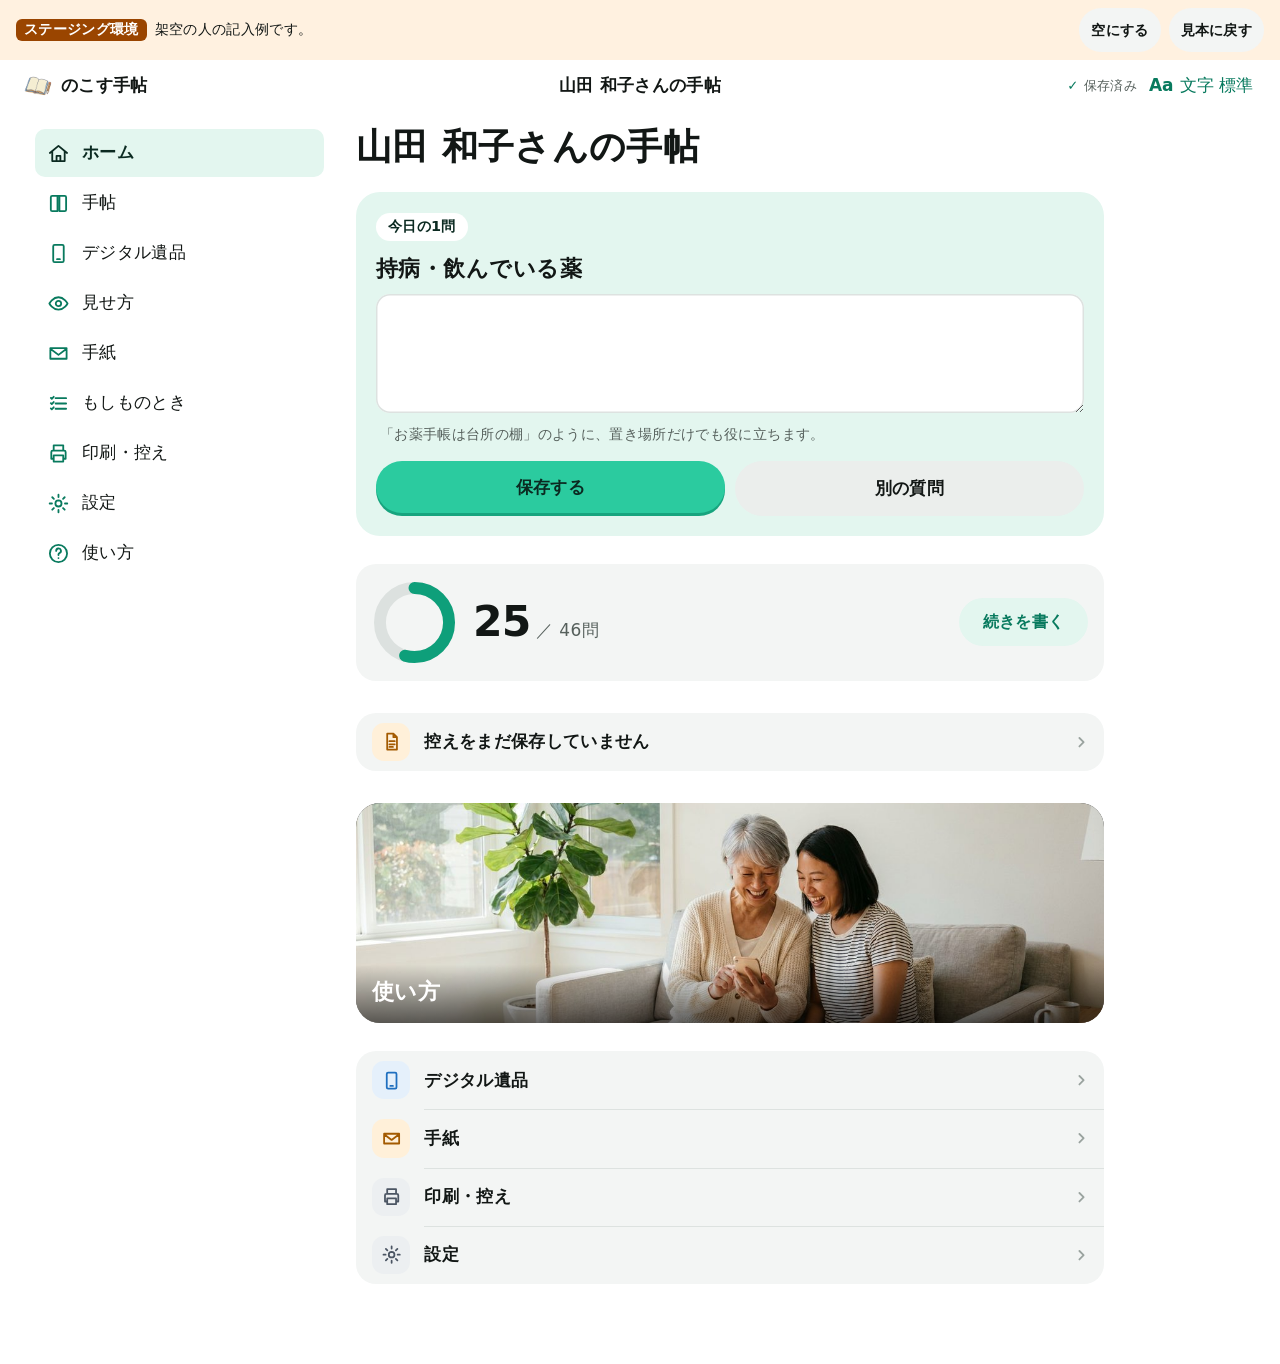
==== index.html @ ebb741a1 "Deploy v5.1" ====
<!doctype html>
<html lang="ja" data-font="standard">
<head>
  <meta charset="utf-8">
  <meta name="viewport" content="width=device-width, initial-scale=1, viewport-fit=cover">
  <meta name="description" content="1日1問から書ける終活ノート。無料・登録なし。書いた内容はどこにも送られません。">
  <meta name="theme-color" content="#ffffff">
  <meta name="color-scheme" content="light">
  <title>のこす手帖｜答えるだけの終活ノート</title>
  <meta property="og:type" content="website">
  <meta property="og:site_name" content="のこす手帖">
  <meta property="og:title" content="のこす手帖｜答えるだけの終活ノート">
  <meta property="og:description" content="1日1問。無料・登録なし。書いた内容はどこにも送られません。">
  <meta property="og:url" content="https://yutaro061489.github.io/nokosu-techo/">
  <meta property="og:image" content="https://yutaro061489.github.io/nokosu-techo/img/ogp.png">
  <meta property="og:image:width" content="1200">
  <meta property="og:image:height" content="630">
  <meta property="og:image:alt" content="のこす手帖　聞きにくいことは、手帖が聞く。">
  <meta property="og:locale" content="ja_JP">
  <meta name="twitter:card" content="summary_large_image">
  <link rel="icon" href="data:image/svg+xml,%3Csvg xmlns='http://www.w3.org/2000/svg' viewBox='0 0 32 32'%3E%3Crect width='32' height='32' rx='8' fill='%2324344f'/%3E%3Ctext x='16' y='23' font-size='19' text-anchor='middle' fill='%23ffffff' font-family='serif'%3E%E5%B8%96%3C/text%3E%3C/svg%3E">
  <meta name="mobile-web-app-capable" content="yes">
  <meta name="apple-mobile-web-app-capable" content="yes">
  <meta name="apple-mobile-web-app-title" content="のこす手帖">
  <meta name="apple-mobile-web-app-status-bar-style" content="default">
  <link rel="stylesheet" href="css/style.css">
</head>
<body>
  <div id="demo-mode" hidden></div>
  <div class="stage-bar" id="stage-bar" role="note" hidden></div>
  <a class="skip-link" href="#main">本文へ移動</a>

  <header class="appbar" id="appbar">
    <div class="appbar-inner">
      <div class="appbar-left">
        <a class="nav-back" id="nav-back" href="#/home" hidden><span class="nav-back-icon" aria-hidden="true"></span><span class="nav-back-text"></span></a>
        <a class="brand" href="#/home" aria-label="のこす手帖 ホームへ">
          <img class="brand-mark" src="img/ill-note.png" alt="" width="320" height="320">
          <span class="brand-name">のこす手帖</span>
        </a>
      </div>
      <p class="appbar-title" id="appbar-title" aria-hidden="true"></p>
      <div class="appbar-tools">
        <p class="save-status" id="save-status" role="status" aria-live="polite"></p>
        <button type="button" class="tool-btn" id="font-toggle">
          <span class="tool-btn-glyph" aria-hidden="true">Aa</span>
          <span class="tool-btn-text"><span class="tool-btn-word">文字 </span><span class="font-toggle-value">標準</span></span>
        </button>
      </div>
    </div>
  </header>

  <div class="storage-banner" id="storage-banner" role="alert" hidden></div>

  <div class="shell">
    <nav class="sidenav" id="sidenav" aria-label="メニュー">
      <ul class="nav-list" id="nav-list"></ul>
    </nav>
    <main id="main" class="main" tabindex="-1">
      <noscript><p>のこす手帖を使うには、JavaScript を有効にしてください。</p></noscript>
    </main>
  </div>


  <!-- スマホ幅：画面下のタブバー。最後の「メニュー」で全項目のメニューを開く -->
  <nav class="tabbar" id="tabbar" aria-label="よく使う画面">
    <div class="tab-links" id="tab-links"></div>
    <button type="button" class="tab menu-toggle" id="menu-toggle" aria-expanded="false" aria-controls="sidenav">
      <span class="tab-icon menu-icon-slot" aria-hidden="true"></span>
      <span class="tab-label menu-toggle-label">メニュー</span>
    </button>
  </nav>

  <div id="live-region" class="visually-hidden" aria-live="polite"></div>
  <div id="print-root"></div>

  <script type="module" src="js/main.js"></script>
</body>
</html>
---- css/style.css ----
/* ──────────────────────────────────────────
   のこす手帖  スタイル（v3：iOS 純正アプリ風）
   参考：Apple Human Interface Guidelines（docs/reference/apple-hig.md）
   ・文字は端末のシステムフォント（iPhone・Mac では SF と ヒラギノ角ゴシック）。SF は埋め込まない。
   ・本文 17px（iOS の既定）。文字の大きさ「大」「特大」は html[data-font] で 21px / 24px に。
     寸法を rem で持つので、文字に合わせて行やボタンも大きくなる。
   ・背景はグループ化した一覧の灰色、その上に白い角丸の一覧。アクセントは青 1 色。
   ・端末がダークモードでも、いつも明るい表示（白）にする。
   ────────────────────────────────────────── */

/* v5：白とミント（docs/design-v5.md §3）。地は真っ白、面はごく淡い灰、色はミント 1 色 */
:root {
  --font-ui: -apple-system, BlinkMacSystemFont, "Hiragino Sans", "Hiragino Kaku Gothic ProN", system-ui,
             "Segoe UI", "Yu Gothic UI", Meiryo, Roboto, "Noto Sans JP", sans-serif;

  /* 背景・面（灰はわずかにミント寄り） */
  --bg: #ffffff;              /* 画面の地 */
  --cell: #f3f5f4;            /* まとまり・カードの面 */
  --cell-2: #ffffff;          /* 面の中の入力欄・選択肢（面より一段明るく） */
  --cell-hero: #e3f6ef;       /* 今日の1問カード */
  --bar: #ffffff;             /* 上のバー・タブバー（透けない） */
  --press: #e6eae8;
  --fill: #ebeeec;
  --fill-strong: #dce1df;
  --dim: rgba(10, 20, 16, 0.40);

  /* 文字 */
  --label: #121715;
  --label-2: #56605c;         /* 白地 6.5:1、面 6.0:1 */
  --label-3: #6b7571;         /* 入力例（白い入力欄の中だけ） */
  --sep: #dde2e0;
  --sep-opaque: #dde2e0;
  --chevron: #9aa39f;
  --control-border: #7d8783;  /* 未チェックの丸。白地 3.7:1 */

  /* アクセント：ミントを「塗り」と「文字」に分ける。明るいミントに白い文字は載せない */
  --tint: #0e9f7a;            /* 輪・アイコン・線（図形） */
  --tint-text: #087a5e;       /* リンク・文字のボタン。白地 5.3:1 */
  --btn-fill: #2bcb9f;        /* 主ボタンの塗り。文字は --on-tint */
  --btn-fill-hover: #3bd3a8;
  --btn-lip: #17a47e;         /* 主ボタンの下縁 */
  --on-tint: #0b2a21;         /* ミントの上の文字・✓。7.4:1 */
  --tint-wash: #e3f6ef;
  --tab-text: #545e5a;
  --focus: #087a5e;

  /* 状態色（「済み」の緑はミントにそろえる） */
  --red: #e5484d;    --red-text: #c4162a;    --red-wash: #fdecec;
  --orange: #f59e0b; --orange-text: #9a4500; --orange-wash: #fff1e0;
  --green: var(--tint); --green-text: var(--tint-text); --green-wash: var(--tint-wash);
  --danger-fill: #c4162a;

  /* アイコン：淡い面＋濃い線 */
  --tile-blue: #1f6fbf;   --tile-blue-wash: #e5f0fb;
  --tile-indigo: #4450b8; --tile-indigo-wash: #eceefb;
  --tile-green: #087a5e;  --tile-green-wash: #e3f6ef;
  --tile-orange: #a35a00; --tile-orange-wash: #fff0d9;
  --tile-red: #be123c;    --tile-red-wash: #fde7ec;
  --tile-gray: #4b5563;   --tile-gray-wash: #eceff1;
  --tile-teal: #0f7c8c;   --tile-teal-wash: #e2f4f6;
  --tile-brown: #8a5a2b;  --tile-brown-wash: #f5ece2;
  --tile-pink: #c02662;   --tile-pink-wash: #fce7ef;

  /* 形 */
  --r-group: 20px;
  --r-hero: 24px;
  --r-btn: 999px;
  --r-field: 14px;
  --r-tile: 0.7rem;
  --shadow-float: 0 1px 3px rgba(10, 30, 22, 0.08), 0 12px 32px rgba(10, 30, 22, 0.14);
  --shadow-thumb: 0 1px 2px rgba(10, 30, 22, 0.12), 0 0 0 0.5px rgba(10, 30, 22, 0.06);
  --measure: 44rem;
  --tab-h: 64px;

  /* 動き（§6.1）。はずみは大きな面で 2.8%、小さな ✓ だけ 9.5% */
  --dur-press: 90ms; --dur-1: 120ms; --dur-2: 200ms; --dur-3: 280ms; --dur-4: 420ms;
  --dur-ring: 900ms; --dur-photo: 4800ms;
  --ease-out: cubic-bezier(0.2, 0, 0, 1);
  --ease-decel: cubic-bezier(0.05, 0.7, 0.1, 1);
  --ease-in: cubic-bezier(0.3, 0, 1, 1);
  --ease-spring: linear(0, 0.083, 0.262, 0.462, 0.643, 0.787, 0.891, 0.96, 1.001, 1.021, 1.028, 1.027,
                        1.023, 1.017, 1.012, 1.007, 1.004, 1.002, 1, 1, 0.999, 0.999, 0.999, 0.999, 1);
  --ease-pop: linear(0, 0.077, 0.253, 0.464, 0.666, 0.834, 0.958, 1.038, 1.081, 1.095, 1.09, 1.074, 1.054,
                     1.035, 1.018, 1.006, 0.997, 0.993, 0.991, 0.991, 0.993, 0.995, 0.996, 0.998, 0.999, 1, 1.001, 1.001, 1);
  --move-page: 24px; --move-rise: 12px; --scale-press: 0.97;
  color-scheme: light;
}
@supports not (transition-timing-function: linear(0, 1)) {
  :root { --ease-spring: var(--ease-out); --ease-pop: var(--ease-out); }
}

/* 「コントラストを上げる」設定のとき */
@media (prefers-contrast: more) {
  :root { --label-2: #3f4844; --tint-text: #06604a; --focus: #06604a; --sep: #b9c1bd; --control-border: #5b6461; }
}

html { font-size: 17px; -webkit-text-size-adjust: 100%; background: var(--bg); }
html[data-font="large"] { font-size: 21px; }
html[data-font="xlarge"] { font-size: 24px; }

*, *::before, *::after { box-sizing: border-box; }
[hidden] { display: none !important; }

body {
  margin: 0;
  min-height: 100vh;
  background: var(--bg);
  color: var(--label);
  font-family: var(--font-ui);
  font-size: 1rem;
  line-height: 1.5;            /* 和文は iOS の 22/17 より広げる */
  -webkit-font-smoothing: antialiased;
  overflow-wrap: anywhere;
}

h1, h2, h3, h4, .q-title, .choice-label, .list-row-title, .notice-text { word-break: auto-phrase; }
.nowrap-chunk { display: inline-block; max-width: 100%; }
h1, h2, h3, h4 { margin: 0; font-weight: 600; line-height: 1.3; }
p { margin: 0; }
a { color: var(--tint-text); text-decoration: none; }
a:hover { text-decoration: underline; text-underline-offset: 0.2em; }
ul, ol { margin: 0; padding: 0; }
fieldset { border: 0; margin: 0; padding: 0; min-width: 0; }
legend { padding: 0; }
button, input, select, textarea { font: inherit; color: inherit; }

:focus-visible { outline: 3px solid var(--tint); outline-offset: 2px; border-radius: 6px; }
h1:focus, h1:focus-visible, main:focus { outline: none; }

.visually-hidden {
  position: absolute !important; width: 1px; height: 1px; padding: 0; margin: -1px;
  overflow: hidden; clip: rect(0 0 0 0); white-space: nowrap; border: 0;
}
.skip-link {
  position: absolute; left: 16px; top: -4rem; z-index: 100;
  background: var(--tint); color: #fff; padding: 0.6rem 1rem; border-radius: var(--r-btn);
}
.skip-link:focus { top: calc(env(safe-area-inset-top, 0px) + 8px); color: #fff; }

.icon { width: 1.3em; height: 1.3em; flex: none; fill: none; stroke: currentColor; stroke-width: 1.9; stroke-linecap: round; stroke-linejoin: round; }

/* ── ナビゲーションバー ─────────────────────────
   左に戻る（‹ 前の画面名）、中央は大きなタイトルが隠れたら小さく出る、右に文字の大きさ。
   文字を「特大」にしても場所を取りすぎないよう、バーの文字は 19px までにする（--ab） */
.appbar {
  --ab: min(1rem, 19px);
  position: sticky; top: env(safe-area-inset-top, 0px); z-index: 30;
  background: var(--bar);
  -webkit-backdrop-filter: saturate(180%) blur(20px);
  backdrop-filter: saturate(180%) blur(20px);
  border-bottom: 0.5px solid transparent;
  transition: border-color 0.2s;
}
.appbar.is-scrolled { border-bottom-color: var(--sep); }
.appbar-inner {
  max-width: 74rem; margin: 0 auto;
  display: grid; grid-template-columns: minmax(0, 1fr) auto minmax(0, 1fr); align-items: center; gap: 8px;
  min-height: 48px; padding: 2px 12px;
}
.appbar-left { display: flex; align-items: center; min-width: 0; }
.appbar-title {
  font-size: var(--ab); font-weight: 600; text-align: center;
  max-width: min(30vw, 22rem); white-space: nowrap; overflow: hidden; text-overflow: ellipsis;
  opacity: 0; transition: opacity 0.2s;
}
.appbar.is-scrolled .appbar-title { opacity: 1; }
.appbar-tools { display: flex; align-items: center; justify-content: flex-end; gap: 8px; min-width: 0; }

.nav-back {
  display: inline-flex; align-items: center; gap: 2px; min-height: 48px; min-width: 48px; padding-right: 6px;
  color: var(--tint-text); font-size: var(--ab); text-decoration: none; max-width: 100%;
}
.nav-back:hover { text-decoration: none; opacity: 0.7; }
.nav-back-icon .icon { width: 1.45em; height: 1.45em; stroke-width: 2.4; margin-left: -4px; }
.nav-back-text { white-space: nowrap; overflow: hidden; text-overflow: ellipsis; }

.brand { display: inline-flex; align-items: center; gap: 8px; color: var(--label); text-decoration: none; min-height: 48px; }
.brand:hover { text-decoration: none; }
.brand-mark { width: 30px; height: 30px; display: block; }
.brand-name { font-size: var(--ab); font-weight: 600; }
body.has-back .brand { display: none; }

.save-status { font-size: calc(var(--ab) * 0.78); color: var(--label-2); white-space: nowrap; }
.save-status:empty { display: none; }
.save-status[data-state="saved"]::before { content: "✓ "; color: var(--green-text); font-weight: 600; }
.save-status[data-state="error"] { color: var(--red-text); font-weight: 600; }

.tool-btn {
  display: inline-flex; align-items: center; gap: 6px;
  min-height: 48px; padding: 0 4px;
  background: none; border: 0; color: var(--tint-text);
  font-size: var(--ab); cursor: pointer;
}
.tool-btn:hover { opacity: 0.7; }
.tool-btn-glyph { font-weight: 600; letter-spacing: -0.02em; }
.tool-btn-word { display: inline; }

.storage-banner {
  display: flex; flex-wrap: wrap; align-items: center; gap: 8px 12px;
  padding: 10px 16px; background: var(--red-wash);
}
.banner-text { font-weight: 600; color: var(--red-text); max-width: 52rem; }

/* ステージング版の帯 */
.stage-bar {
  display: flex; flex-wrap: wrap; align-items: center; justify-content: space-between; gap: 6px 12px;
  padding: calc(env(safe-area-inset-top, 0px) + 8px) 16px 8px;
  background: var(--orange-wash); font-size: min(0.85rem, 15px); line-height: 1.5;
}
.stage-bar-text { display: flex; flex-wrap: wrap; align-items: center; gap: 2px 8px; }
.stage-bar-label { font-weight: 700; color: #fff; background: var(--orange-text); padding: 0 8px; border-radius: 6px; }
.stage-bar-actions { display: flex; flex-wrap: wrap; gap: 8px; }
.stage-bar-actions .btn { min-height: 44px; font-size: min(0.85rem, 15px); padding-inline: 12px; background: var(--cell); }

/* ── 骨組み ───────────────────────── */
.shell {
  max-width: 74rem; margin: 0 auto;
  display: grid; grid-template-columns: 17rem minmax(0, 1fr); gap: 32px;
  padding: 0 24px;
}
.main { padding: 8px 0 48px; max-width: var(--measure); min-width: 0; }
.main.has-stepbar { padding-bottom: 9rem; }

/* PC：iPad のサイドバー風 */
.sidenav { position: sticky; top: 64px; align-self: start; margin: 16px 0 24px; max-height: calc(100vh - 80px); overflow-y: auto; }
.nav-list { list-style: none; display: grid; gap: 2px; }
.nav-link {
  display: flex; align-items: center; gap: 12px;
  min-height: 48px; padding: 6px 12px;
  color: var(--label); text-decoration: none; border-radius: 10px;
}
.nav-link:hover { background: var(--press); text-decoration: none; }
.nav-link .icon { color: var(--tint); width: 1.35em; height: 1.35em; }
.nav-link[aria-current="page"] { background: var(--tint); color: #fff; font-weight: 600; }
.nav-link[aria-current="page"] .icon { color: #fff; }
.sidenav-legal { margin: 16px 12px 0; font-size: 0.82rem; color: var(--label-2); line-height: 1.5; }

.footer {
  padding: 8px 16px 32px; text-align: center;
  font-size: 0.82rem; color: var(--label-2); display: grid; gap: 2px;
}
body.is-step .footer { padding-bottom: 8rem; }

/* スマホ幅：画面下のタブバー */
.tabbar { display: none; }
.tab-links { display: contents; }

@media (max-width: 959px) {
  .shell { grid-template-columns: minmax(0, 1fr); gap: 0; padding: 0 16px; }
  .main { margin: 0 auto; width: 100%; }
  .brand { display: none; }

  .tabbar {
    position: fixed; left: 0; right: 0; bottom: 0; z-index: 40;
    display: grid; grid-template-columns: repeat(5, minmax(0, 1fr));
    min-height: var(--tab-h);
    padding: 4px 4px env(safe-area-inset-bottom, 0px);
    background: var(--bar);
    -webkit-backdrop-filter: saturate(180%) blur(20px);
    backdrop-filter: saturate(180%) blur(20px);
    border-top: 0.5px solid var(--sep);
  }
  .tab {
    display: flex; flex-direction: column; align-items: center; justify-content: center; gap: 2px;
    min-height: 52px; padding: 2px 0;
    color: var(--tab-text); background: none; border: 0; cursor: pointer; text-decoration: none;
    font-size: clamp(12px, 0.72rem, 16px); font-weight: 600; line-height: 1.2;
  }
  .tab:hover { text-decoration: none; }
  .tab-icon { display: inline-grid; place-items: center; height: 28px; }
  .tab-icon .icon { width: 26px; height: 26px; stroke-width: 1.8; }
  .tab-label { white-space: nowrap; }
  .tab[aria-current="page"], .tab.is-current, .menu-toggle[aria-expanded="true"] { color: var(--tint-text); }
  .tab[aria-current="page"] .icon, .tab.is-current .icon { stroke-width: 2.5; }

  body { padding-bottom: calc(var(--tab-h) + env(safe-area-inset-bottom, 0px)); }
  body.is-step { padding-bottom: 0; }
  body.is-step .tabbar { display: none; }

  /* 「メニュー」で開く一覧：下からのシート */
  .sidenav {
    display: none;
    position: fixed; left: 8px; right: 8px; top: auto;
    bottom: calc(var(--tab-h) + env(safe-area-inset-bottom, 0px) + 8px);
    margin: 0; z-index: 45; padding: 8px;
    max-height: calc(100vh - var(--tab-h) - 6rem);
    background: var(--cell); border-radius: 14px;
    box-shadow: 0 0 0 100vmax var(--dim);
  }
  body.menu-open .sidenav { display: block; }
}
@media (max-width: 600px) {
  .save-status { font-size: 12px; }
  .appbar.is-scrolled .save-status:not([data-state="error"]) { display: none; } /* 小さなタイトルと重ねない */
}

/* ── 見出し：大きなタイトル ───────────────────── */
.page-head { display: grid; gap: 6px; margin: 4px 0 22px; }
.page-title { font-size: 2rem; font-weight: 700; line-height: 1.2; letter-spacing: 0.01em; }
.page-lead { font-size: 0.88rem; color: var(--label-2); line-height: 1.55; max-width: 40em; }
.page-note { font-size: 0.82rem; color: var(--label-2); margin: 0 4px 16px; }
.crumb { display: none; }   /* 戻る先はナビゲーションバーの「‹」に出す */

/* ── グループ（灰色の地に白い角丸のまとまり） ───────────────────── */
.group { margin-bottom: 28px; }
.group-header {
  font-size: 0.82rem; font-weight: 400; color: var(--label-2); line-height: 1.4;
  padding: 0 16px 6px;
}
.group-body { background: var(--cell); border-radius: var(--r-group); overflow: hidden; }
.group-footer { font-size: 0.82rem; color: var(--label-2); padding: 0 16px; margin: -20px 0 28px; }

.section { margin-top: 32px; }
.section-title { font-size: 1.18rem; font-weight: 700; display: flex; align-items: center; gap: 8px; margin: 0 0 6px; }
.section-title .icon { color: var(--tint); }
.section-lead { font-size: 0.88rem; color: var(--label-2); margin: 0 0 12px; }

/* 一覧の行（区切り線は文字の始まりから右端まで） */
.list { list-style: none; --sep-inset: 16px; }
.list:has(.tile-icon) { --sep-inset: calc(16px + 1.75rem + 14px); }
.list > li { position: relative; }
.list > li + li::before {
  content: ""; position: absolute; top: 0; left: var(--sep-inset); right: 0;
  border-top: 0.5px solid var(--sep);
}
.list-row {
  display: flex; align-items: center; gap: 14px;
  min-height: 3rem; padding: 10px 16px;
  color: var(--label); text-decoration: none;
}
.list-row:hover { text-decoration: none; background: var(--press); }
.list-row:active { background: var(--press); }
.list-row-text { display: grid; flex: 1; min-width: 0; }
.list-row-title { font-size: 1rem; }
.list-row-sub { font-size: 0.82rem; color: var(--label-2); line-height: 1.4; }
.list-row-value { color: var(--label-2); font-variant-numeric: tabular-nums; white-space: nowrap; }
.list-row-chevron { color: var(--chevron); display: inline-flex; }
.list-row-chevron .icon { width: 0.85em; height: 0.85em; stroke-width: 3; }

/* 設定アプリ風の色つき角丸アイコン */
.tile-icon {
  width: 1.75rem; height: 1.75rem; flex: none;
  display: inline-grid; place-items: center;
  border-radius: 0.42rem; color: #fff;
}
.tile-icon .icon { width: 1.15rem; height: 1.15rem; stroke-width: 2.1; }
.tile-blue { background: var(--tile-blue); } .tile-indigo { background: var(--tile-indigo); }
.tile-green { background: var(--tile-green); } .tile-orange { background: var(--tile-orange); }
.tile-red { background: var(--tile-red); } .tile-gray { background: var(--tile-gray); }
.tile-teal { background: var(--tile-teal); } .tile-brown { background: var(--tile-brown); }
.tile-pink { background: var(--tile-pink); }

/* ── ボタン（filled / tinted / gray / plain） ───────────────────────── */
.btn {
  display: inline-flex; align-items: center; justify-content: center; gap: 6px;
  min-height: 3rem; padding: 0 1.2rem;
  border: 0; border-radius: var(--r-btn);
  font-size: 1rem; font-weight: 600; line-height: 1.3; text-align: center;
  text-decoration: none; cursor: pointer;
  background: var(--fill); color: var(--tint-text);
  transition: opacity 0.15s, background-color 0.15s;
}
.btn:hover { text-decoration: none; }
.btn:active { opacity: 0.6; }
.btn-primary { background: var(--btn-fill); color: #fff; }
.btn-primary:hover { color: #fff; filter: brightness(1.06); }
.btn-secondary { background: var(--tint-wash); color: var(--tint-text); }
.btn-quiet { background: var(--fill); color: var(--tint-text); }
.btn-small { min-height: 48px; padding: 0 0.9rem; font-size: 0.9rem; }
.btn-danger { background: var(--red); color: #fff; }
.btn-danger-quiet { background: var(--fill); color: var(--red-text); }
.btn:disabled { opacity: 0.4; cursor: not-allowed; }
.btn .icon { width: 1.15em; height: 1.15em; stroke-width: 2.2; }

.stack-actions, .inline-actions { display: flex; flex-wrap: wrap; gap: 10px; margin-top: 20px; }
.stack-actions { flex-direction: column; align-items: stretch; max-width: 28rem; }
.inline-actions { margin-top: 0; }

/* ── 入力欄 ───────────────────────── */
.field { display: grid; gap: 6px; align-content: start; }
.field-label { font-size: 0.88rem; font-weight: 600; }
.field-help { font-size: 0.8rem; color: var(--label-2); }
.field-warn { font-size: 0.85rem; color: var(--red-text); font-weight: 600; }
.field-warn:empty { display: none; }
.field-wide { grid-column: 1 / -1; }
.field-grid { display: grid; grid-template-columns: repeat(auto-fit, minmax(min(100%, 13rem), 1fr)); gap: 14px 16px; }

.input {
  display: block; width: 100%;
  min-height: 48px; padding: 11px 14px;
  background: var(--cell); color: var(--label);
  border: 0; border-radius: var(--r-field);
  box-shadow: inset 0 0 0 0.5px var(--sep);
  font-size: 1rem; line-height: 1.4;
  -webkit-appearance: none; appearance: none;
}
.input::placeholder { color: var(--label-3); }
/* 白い面の中の入力欄は一段沈んだ灰色に。灰色の面の中ではまた白に戻す */
:is(.q, .today, .letter-form, .navi-date, .dgroup-body, .person-card, .empty, .danger-zone) .input { background-color: var(--cell-2); box-shadow: none; }
:is(.row, .ditem, .bulk) .input { background-color: var(--cell); box-shadow: none; }
.input:focus, :is(.q, .today, .letter-form, .navi-date, .dgroup-body, .person-card, .empty, .danger-zone, .row, .ditem, .bulk) .input:focus { outline: none; box-shadow: 0 0 0 2px var(--tint); }
.textarea { min-height: 7rem; resize: vertical; line-height: 1.6; }
select.input {
  cursor: pointer; padding-right: 2.4rem;
  background-image: url("data:image/svg+xml,%3Csvg xmlns='http://www.w3.org/2000/svg' viewBox='0 0 24 24' fill='none' stroke='%238e8e93' stroke-width='2.4' stroke-linecap='round' stroke-linejoin='round'%3E%3Cpath d='M8 9.5l4-4 4 4M8 14.5l4 4 4-4'/%3E%3C/svg%3E");
  background-repeat: no-repeat; background-position: right 12px center; background-size: 1.1rem;
}
.input-compact { width: auto; min-width: 11rem; max-width: 100%; }

/* 選択肢：iOS の一覧。ひとつ選ぶ（ラジオ）は右に ✓、いくつでも選ぶ（チェック）は左の丸に ✓ */
.choices {
  display: grid; background: var(--cell); border-radius: var(--r-group);
  box-shadow: inset 0 0 0 0.5px var(--sep); overflow: hidden;
}
.choice {
  position: relative;
  display: flex; align-items: center; gap: 12px;
  min-height: 3rem; padding: 10px 14px;
  cursor: pointer; line-height: 1.4;
}
.choice + .choice::before { content: ""; position: absolute; top: 0; left: 14px; right: 0; border-top: 0.5px solid var(--sep); }
.choice:hover { background: var(--press); }
.choice input { position: absolute; opacity: 0; width: 1px; height: 1px; margin: 0; }
.choice-label { flex: 1; }
.choice:has(input:focus-visible) { outline: 3px solid var(--tint); outline-offset: -3px; border-radius: 8px; }
.choice:has(input:checked) .choice-label { color: var(--tint-text); font-weight: 600; }
/* ラジオ：選んだ行の右端に ✓ */
.choice:has(input[type="radio"])::after {
  content: ""; width: 1.1rem; height: 1.1rem; flex: none;
}
.choice:has(input[type="radio"]:checked)::after {
  background: var(--tint);
  -webkit-mask: url("data:image/svg+xml,%3Csvg xmlns='http://www.w3.org/2000/svg' viewBox='0 0 24 24' fill='none' stroke='black' stroke-width='3' stroke-linecap='round' stroke-linejoin='round'%3E%3Cpath d='M4.5 12.5l5 5L19.5 6.5'/%3E%3C/svg%3E") center / contain no-repeat;
          mask: url("data:image/svg+xml,%3Csvg xmlns='http://www.w3.org/2000/svg' viewBox='0 0 24 24' fill='none' stroke='black' stroke-width='3' stroke-linecap='round' stroke-linejoin='round'%3E%3Cpath d='M4.5 12.5l5 5L19.5 6.5'/%3E%3C/svg%3E") center / contain no-repeat;
}
/* チェック：左に丸。選ぶと青い丸に白い ✓ */
.choice:has(input[type="checkbox"])::after {
  content: ""; order: -1; width: 1.4rem; height: 1.4rem; flex: none; border-radius: 50%;
  box-shadow: inset 0 0 0 2px var(--chevron);
}
.choice:has(input[type="checkbox"]:checked)::after {
  box-shadow: none;
  background: var(--tint) url("data:image/svg+xml,%3Csvg xmlns='http://www.w3.org/2000/svg' viewBox='0 0 24 24' fill='none' stroke='white' stroke-width='3' stroke-linecap='round' stroke-linejoin='round'%3E%3Cpath d='M6.5 12.5l3.5 3.5 7.5-8'/%3E%3C/svg%3E") center / 72% no-repeat;
}
.choice:has(input:disabled) { opacity: 0.4; cursor: not-allowed; }
.choices-inline { display: grid; }

/* ── 設問 ───────────────────────── */
.q-list { display: grid; gap: 20px; }
.q { display: grid; gap: 10px; }
.q-mode-list, .main > .q-mode-step {
  background: var(--cell); border-radius: var(--r-group); padding: 16px;
}
.q-meta { display: flex; }
.q-fieldset { display: grid; gap: 10px; }
.q-legend { margin-bottom: 10px; }
.q-title { display: block; font-size: 1.06rem; font-weight: 600; line-height: 1.45; }
label.q-title { cursor: pointer; }
.q-hint { font-size: 0.82rem; color: var(--label-2); line-height: 1.6; }
.q-hint-label { display: block; font-weight: 600; color: var(--tint-text); font-size: 0.82rem; }
.q-fieldset > .q-hint { margin-top: -4px; }
.q-note { font-size: 0.85rem; color: var(--label-2); display: flex; flex-wrap: wrap; gap: 4px 10px; align-items: center; }
.q-note a { display: inline-flex; align-items: center; min-height: 44px; font-weight: 600; }
.q-foot { display: flex; justify-content: flex-end; }
.q-clear { justify-self: start; }

/* 繰り返し行 */
.rows { list-style: none; display: grid; gap: 12px; }
.row { background: var(--cell-2); border-radius: var(--r-field); padding: 12px 14px 14px; }
.row-head { display: flex; align-items: center; justify-content: space-between; gap: 10px; margin-bottom: 8px; }
.row-title { font-size: 0.94rem; font-weight: 600; }
.rows-empty { color: var(--label-2); font-size: 0.88rem; padding: 12px 14px; background: var(--cell-2); border-radius: var(--r-field); }
.rows-add { justify-self: start; }

/* しるし（カプセル） */
.tag {
  display: inline-flex; align-items: center; gap: 2px;
  font-size: 0.76rem; font-weight: 600; line-height: 1.5;
  padding: 1px 8px; border-radius: 999px; white-space: nowrap;
  background: var(--fill); color: var(--label-2);
}
.tag-done { color: var(--green-text); background: var(--green-wash); }
.tag-done::before { content: "✓"; }
.tag-later, .tag-soon { color: var(--orange-text); background: var(--orange-wash); }
.tag-overdue { color: #fff; background: #d70015; }
.tag-overdue::before { content: "！"; }
.tag-source { color: var(--tint-text); background: var(--tint-wash); }

/* お知らせ：色を薄く敷いた角丸の面と、色つきの太字の見出し */
.notice {
  display: grid; gap: 4px; justify-items: start;
  padding: 12px 14px; margin: 0 0 20px;
  background: var(--tint-wash); border-radius: var(--r-group);
  font-size: 0.88rem;
}
.notice-label { font-weight: 700; font-size: 0.82rem; color: var(--tint-text); }
.notice > .notice-text { justify-self: stretch; }
.notice > .btn { margin-top: 4px; }
.notice-warn { background: var(--red-wash); }
.notice-warn .notice-label { color: var(--red-text); }
.notice-important { background: var(--orange-wash); }
.notice-important .notice-label { color: var(--orange-text); }
.warnings { background: var(--cell); border-radius: var(--r-group); overflow: hidden; margin-bottom: 20px; }
.warnings .notice { margin: 0; background: transparent; border-radius: 0; padding: 12px 16px; position: relative; }
.warnings .notice + .notice::before { content: ""; position: absolute; top: 0; left: 16px; right: 0; border-top: 0.5px solid var(--sep); }
.form-error { color: var(--red-text); font-weight: 600; }
.ok-line { color: var(--green-text); font-weight: 600; margin: 10px 0; }
.ok-line::before { content: "✓ "; }
.plain-list { padding-left: 1.2em; display: grid; gap: 6px; margin-bottom: 12px; font-size: 0.94rem; }

/* 細いバー */
.bar { display: block; height: 4px; border-radius: 999px; background: var(--fill-strong); overflow: hidden; }
.bar-fill { display: block; height: 100%; border-radius: inherit; background: var(--tint); }

/* ── ホーム ───────────────────────── */
.progress-card { display: flex; flex-wrap: wrap; align-items: center; gap: 12px 16px; padding: 16px; }
.progress-ring { width: 3.8rem; height: 3.8rem; flex: none; }
.ring { width: 100%; height: 100%; transform: rotate(-90deg); }
.ring-track { fill: none; stroke: var(--tint-wash); stroke-width: 8; }
.ring-fill { fill: none; stroke: var(--tint); stroke-width: 8; stroke-linecap: round; }
.progress-text { flex: 1; min-width: 10rem; display: grid; gap: 2px; }
.progress-num { font-size: 1rem; color: var(--label-2); font-variant-numeric: tabular-nums; }
.progress-num strong { font-size: 1.8rem; font-weight: 700; color: var(--label); line-height: 1.1; }
.progress-sub { font-size: 0.8rem; color: var(--label-2); }

.today { background: var(--cell); border-radius: var(--r-group); padding: 16px; margin-bottom: 28px; }
.today-label { display: flex; flex-wrap: wrap; align-items: baseline; gap: 2px 10px; font-size: 1.18rem; font-weight: 700; }
.today-cat { font-size: 0.82rem; font-weight: 400; color: var(--label-2); }
.today .q { padding-top: 12px; }
.today .q-meta { display: none; }
.today-actions { display: flex; flex-wrap: wrap; gap: 10px; margin-top: 16px; }
.today-done { margin: 10px 0 14px; }

/* App Store の「Today」風の写真カード */
.feature-card {
  position: relative; display: block; overflow: hidden; margin-bottom: 28px;
  border-radius: 16px; color: #fff; text-decoration: none; aspect-ratio: 16 / 8; max-width: 100%;
  background: #222;
}
.feature-card:hover { text-decoration: none; color: #fff; }
.feature-card-img { width: 100%; height: 100%; object-fit: cover; object-position: 60% 40%; display: block; }
.feature-card-text {
  position: absolute; left: 0; right: 0; bottom: 0; display: grid; gap: 2px;
  padding: 2.4rem 16px 14px;
  background: linear-gradient(180deg, rgba(0, 0, 0, 0) 0%, rgba(0, 0, 0, 0.62) 75%);
}
.feature-card-eyebrow { font-size: 0.82rem; font-weight: 600; opacity: 0.92; }
.feature-card-title { font-size: 1.3rem; font-weight: 700; }

/* ── 手帖：カテゴリ ───────────────────── */
.cat-progress { font-size: 0.85rem; color: var(--label-2); }
/* 表示の切り替え：セグメントコントロール */
.mode-switch {
  display: grid; grid-auto-flow: column; grid-auto-columns: 1fr; gap: 2px;
  padding: 2px; background: var(--fill); border-radius: 10px; max-width: 24rem;
}
.mode-link {
  display: flex; align-items: center; justify-content: center;
  min-height: 2.6rem; padding: 0 12px; border-radius: 8px;
  font-size: 0.9rem; color: var(--label); text-decoration: none;
}
.mode-link:hover { text-decoration: none; background: var(--fill); }
.mode-link[aria-current="page"] { background: var(--cell); font-weight: 600; box-shadow: 0 1px 3px rgba(0, 0, 0, 0.14), 0 0 0 0.5px rgba(0, 0, 0, 0.04); }

.pager { display: flex; flex-wrap: wrap; justify-content: space-between; gap: 10px; margin-top: 24px; }
.pager-next { margin-left: auto; }

/* 1問ずつ */
.step-head { margin: 4px 0 16px; }
.step-count { display: flex; align-items: center; gap: 8px; font-size: 0.85rem; color: var(--label-2); }
.step-count-num { font-variant-numeric: tabular-nums; margin-left: auto; }
.step-bar { height: 4px; background: var(--fill-strong); border-radius: 999px; margin-top: 6px; overflow: hidden; }
.step-bar-fill { display: block; height: 100%; background: var(--tint); border-radius: inherit; }
.q-mode-step .q-title { font-size: 1.41rem; font-weight: 700; line-height: 1.35; }
.step-note { margin-top: 14px; font-size: 0.8rem; color: var(--label-2); }
.stepbar {
  position: fixed; left: 0; right: 0; bottom: 0; z-index: 25;
  background: var(--bar);
  -webkit-backdrop-filter: saturate(180%) blur(20px);
  backdrop-filter: saturate(180%) blur(20px);
  border-top: 0.5px solid var(--sep);
  padding: 10px 16px calc(10px + env(safe-area-inset-bottom, 0px));
  display: grid; grid-template-columns: 1fr 1fr 1.4fr; gap: 8px;
}
@media (min-width: 960px) {
  .stepbar {
    left: calc(max(0px, (100vw - 74rem) / 2) + 24px + 17rem + 32px - 16px);
    right: auto; width: calc(min(44rem, 100vw - 17rem - 80px) + 32px);
    border-radius: 16px 16px 0 0;
  }
}
.stepbar .btn { width: 100%; padding: 0 6px; white-space: nowrap; }
.step-done { display: grid; gap: 14px; }
.step-summary { list-style: none; background: var(--cell); border-radius: var(--r-group); padding: 4px 16px; }
.step-summary li { display: flex; gap: 10px; align-items: baseline; padding: 10px 0; }
.step-summary li + li { border-top: 0.5px solid var(--sep); }

/* ── デジタル遺品 ───────────────────── */
.dgroups { background: var(--cell); border-radius: var(--r-group); overflow: hidden; }
.dgroup + .dgroup { border-top: 0.5px solid var(--sep); }
.dgroup-summary {
  display: flex; align-items: center; gap: 10px;
  min-height: 3rem; padding: 10px 16px; cursor: pointer; list-style: none;
}
.dgroup-summary:hover { background: var(--press); }
.dgroup-summary::-webkit-details-marker { display: none; }
.dgroup-summary::after {
  content: ""; width: 0.75rem; height: 0.75rem; flex: none; background: var(--chevron);
  -webkit-mask: url("data:image/svg+xml,%3Csvg xmlns='http://www.w3.org/2000/svg' viewBox='0 0 24 24' fill='none' stroke='black' stroke-width='3.4' stroke-linecap='round' stroke-linejoin='round'%3E%3Cpath d='M9 5l7 7-7 7'/%3E%3C/svg%3E") center / contain no-repeat;
          mask: url("data:image/svg+xml,%3Csvg xmlns='http://www.w3.org/2000/svg' viewBox='0 0 24 24' fill='none' stroke='black' stroke-width='3.4' stroke-linecap='round' stroke-linejoin='round'%3E%3Cpath d='M9 5l7 7-7 7'/%3E%3C/svg%3E") center / contain no-repeat;
  transition: transform 0.2s;
}
.dgroup[open] > .dgroup-summary::after { transform: rotate(90deg); }
.dgroup-name { flex: 1; font-size: 1rem; }
.dgroup-count { font-size: 0.88rem; color: var(--label-2); white-space: nowrap; }
.dgroup-body { padding: 4px 16px 16px; display: grid; gap: 14px; }
.dgroup-note { color: var(--label-2); font-size: 0.82rem; }
.ditems { list-style: none; display: grid; gap: 12px; }
.ditem { border-radius: var(--r-field); padding: 12px 14px 14px; background: var(--cell-2); }
.templates { display: grid; gap: 6px; }

.spare-preview { margin: 16px 0; }
.spare-card {
  width: 100%; max-width: 22rem; aspect-ratio: 91 / 55;
  background: #fff; color: #000; border-radius: 14px;
  box-shadow: 0 2px 10px rgba(0, 0, 0, 0.12), 0 0 0 0.5px rgba(0, 0, 0, 0.08);
  padding: 14px 16px; display: grid; grid-template-rows: auto 1fr auto; gap: 6px;
  font-size: 0.8rem; line-height: 1.45;
}
.spare-card-title { font-weight: 700; font-size: 0.98rem; display: flex; align-items: center; gap: 8px; }
.spare-card-seal { display: inline-grid; place-items: center; width: 1.5rem; height: 1.5rem; background: #007aff; color: #fff; border-radius: 6px; font-size: 0.78rem; }
.spare-card-dl { margin: 0; display: grid; gap: 4px; align-content: start; }
.spare-card-dl dt { font-size: 0.85em; color: #6c6c70; }
.spare-card-dl dd { margin: 0; font-weight: 600; }
.spare-card-foot { font-size: 0.8em; color: #6c6c70; text-align: right; }

/* ── 誰に・いつ見せるか ───────────────────── */
.stage-legend { display: grid; gap: 10px; margin: 10px 0 12px; }
.stage-legend > div { display: grid; grid-template-columns: minmax(7rem, 12rem) minmax(0, 1fr); gap: 10px; }
.stage-legend dt { font-weight: 600; }
.stage-legend dd { margin: 0; color: var(--label-2); font-size: 0.9rem; }
@media (max-width: 600px) { .stage-legend > div { grid-template-columns: 1fr; gap: 0; } }
.explain { background: var(--cell); border-radius: var(--r-group); padding: 0 16px; margin-bottom: 8px; }
.explain[open] { padding-bottom: 14px; }
.explain-summary { min-height: 3rem; display: flex; align-items: center; cursor: pointer; color: var(--tint-text); list-style: none; }
.explain-summary::-webkit-details-marker { display: none; }

.person-cards { display: grid; gap: 20px; }
.person-card { background: var(--cell); border-radius: var(--r-group); overflow: hidden; }
.person-head {
  display: flex; flex-wrap: wrap; align-items: baseline; justify-content: space-between; gap: 4px 12px;
  padding: 14px 16px 10px;
}
.person-name { font-size: 1.18rem; font-weight: 700; }
.person-rel { display: flex; gap: 8px; align-items: center; color: var(--label-2); font-size: 0.88rem; }
.ds-rows { display: grid; }
.ds-row {
  position: relative; display: grid; grid-template-columns: minmax(0, 1fr) auto; align-items: center; gap: 6px 12px;
  min-height: 3rem; padding: 6px 16px;
}
.ds-row::before { content: ""; position: absolute; top: 0; left: 16px; right: 0; border-top: 0.5px solid var(--sep); }
.ds-label { font-size: 1rem; }
.ds-control { display: flex; align-items: center; gap: 8px; flex-wrap: wrap; justify-content: flex-end; }
.ds-control .input-compact { background-color: transparent; color: var(--tint-text); text-align: right; min-width: 0; padding-left: 6px; }
@media (max-width: 600px) {
  .ds-row { grid-template-columns: 1fr; }
  .ds-control { justify-content: space-between; }
  .ds-control .input-compact { text-align: left; padding-left: 0; flex: 1; }
}
.bulk { padding: 12px 16px 16px; display: grid; gap: 8px; background: var(--cell-2); }
.bulk-row { display: flex; flex-wrap: wrap; gap: 8px; align-items: center; }

.preview-controls { display: grid; gap: 14px; margin-bottom: 14px; }
.preview-frame { margin: 14px 0; padding: 12px; background: var(--cell-2); border-radius: var(--r-group); }
.preview-caption { font-size: 0.82rem; color: var(--label-2); margin-bottom: 10px; }
.empty { padding: 16px; background: var(--cell); border-radius: var(--r-group); display: grid; gap: 12px; justify-items: start; }

/* ── 手紙 ───────────────────── */
.letter-list { list-style: none; margin-top: 20px; background: var(--cell); border-radius: var(--r-group); overflow: hidden; }
.letter-list > li + li { border-top: 0.5px solid var(--sep); }
.letter-card { display: grid; gap: 2px; padding: 12px 16px; min-height: 3rem; color: var(--label); text-decoration: none; }
.letter-card:hover { background: var(--press); text-decoration: none; }
.letter-to { font-size: 0.8rem; color: var(--label-2); }
.letter-title { font-size: 1.06rem; font-weight: 600; }
.letter-timing { justify-self: start; margin-top: 4px; font-size: 0.76rem; font-weight: 600; color: var(--tint-text); background: var(--tint-wash); padding: 1px 8px; border-radius: 999px; }
.letter-form { display: grid; gap: 16px; background: var(--cell); border-radius: var(--r-group); padding: 16px; }
.letter-form textarea { min-height: 15rem; line-height: 1.9; }

/* ── もしものとき（リマインダー風の丸いチェック） ───────────────────── */
.navi-date { background: var(--cell); border-radius: var(--r-group); padding: 14px 16px; margin-bottom: 14px; }
.navi-date .input { max-width: 16rem; }
.navi-summary { margin: 8px 4px 0; font-weight: 600; display: flex; flex-wrap: wrap; gap: 2px 12px; font-size: 0.94rem; }
.navi-overdue { color: var(--red-text); }
.navi-group { margin-top: 28px; }
.navi-group-title {
  display: flex; flex-wrap: wrap; align-items: baseline; justify-content: space-between; gap: 2px 12px;
  font-size: 1.18rem; font-weight: 700; margin: 0 4px 8px;
}
.navi-group-due { font-size: 0.82rem; color: var(--label-2); font-weight: 400; }
.tasks { list-style: none; background: var(--cell); border-radius: var(--r-group); overflow: hidden; }
.task { position: relative; display: grid; grid-template-columns: auto minmax(0, 1fr); gap: 12px; padding: 12px 16px; }
.task + .task::before { content: ""; position: absolute; top: 0; left: calc(16px + 1.5rem + 12px); right: 0; border-top: 0.5px solid var(--sep); }
.task-check {
  -webkit-appearance: none; appearance: none; margin: 0.3rem 0 0;
  width: 1.5rem; height: 1.5rem; border-radius: 50%;
  border: 2px solid var(--chevron); background: transparent; cursor: pointer;
}
.task-check:checked {
  border-color: var(--tint);
  background: var(--tint) url("data:image/svg+xml,%3Csvg xmlns='http://www.w3.org/2000/svg' viewBox='0 0 24 24' fill='none' stroke='white' stroke-width='3.2' stroke-linecap='round' stroke-linejoin='round'%3E%3Cpath d='M6.5 12.5l3.5 3.5 7.5-8'/%3E%3C/svg%3E") center / 75% no-repeat;
}
.task-body { display: grid; gap: 4px; min-width: 0; }
.task-title { font-size: 1rem; display: block; min-height: 2rem; padding-top: 0.15rem; cursor: pointer; }
.task-meta:empty { display: none; }
.task-meta { display: flex; flex-wrap: wrap; gap: 4px 8px; align-items: center; font-size: 0.82rem; }
.task-due { font-weight: 600; }
.task-where, .task-detail { font-size: 0.82rem; color: var(--label-2); }
.task-k { font-weight: 600; color: var(--label); }
.task-overdue .task-due { color: var(--red-text); }
.task-done .task-title { text-decoration: line-through; color: var(--label-2); }

/* ── 印刷・設定 ───────────────────── */
.danger-zone { margin-top: 36px; padding: 16px; background: var(--cell); border-radius: var(--r-group); }
.danger-zone .section-title { color: var(--red-text); }
.import-msg { margin-top: 10px; }
.font-choices .choice-label { display: grid; }
.font-choice.font-standard .choice-label strong { font-size: 17px; }
.font-choice.font-large .choice-label strong { font-size: 21px; }
.font-choice.font-xlarge .choice-label strong { font-size: 24px; }
.font-sample { font-size: 0.8rem; color: var(--label-2); font-weight: 400; }

/* ── シート（受け渡しシートの見本と印刷）：紙なので常に白地に黒 ───────────────────── */
.sheet {
  background: #fff; color: #1c1c1e; border-radius: 6px;
  padding: 20px 20px 26px; box-shadow: 0 1px 4px rgba(0, 0, 0, 0.12);
}
.sheet-head { border-bottom: 2px solid #1c1c1e; padding-bottom: 10px; margin-bottom: 10px; display: grid; gap: 4px; }
.sheet-brand { font-size: 0.78rem; color: #0066cc; font-weight: 600; letter-spacing: 0.1em; }
.sheet-title { font-size: 1.35rem; font-weight: 700; color: #1c1c1e; }
.sheet-meta { display: flex; flex-wrap: wrap; gap: 4px 20px; margin: 4px 0 0; font-size: 0.85rem; }
.sheet-meta > div { display: flex; gap: 6px; }
.sheet-meta dt { color: #6c6c70; }
.sheet-meta dd { margin: 0; font-weight: 600; }
.sheet-legal { font-size: 0.8rem; color: #6c6c70; margin-bottom: 6px; }
.sheet-section { margin-top: 16px; }
.sheet-h { font-size: 1rem; font-weight: 700; color: #1c1c1e; padding-bottom: 3px; border-bottom: 1px solid #c6c6c8; margin-bottom: 6px; }
.sheet-h4 { font-size: 0.94rem; color: #1c1c1e; margin: 6px 0 3px; }
.sheet-dl { margin: 0; display: grid; gap: 6px; }
.sheet-item dt { font-weight: 600; font-size: 0.85rem; color: #6c6c70; }
.sheet-item dd { margin: 0 0 0 1em; }
.sheet-empty, .sheet-small { color: #6c6c70; font-size: 0.85rem; }
.sheet-list { padding-left: 1.3em; }
.sheet-letter { margin-top: 10px; padding: 10px 12px; border: 1px solid #c6c6c8; border-radius: 6px; }
.sheet-letter-timing { font-size: 0.8rem; font-weight: 600; color: #0066cc; }
.sheet-letter-body { white-space: pre-wrap; line-height: 1.9; }
.sheet-hidden { margin-top: 16px; padding-top: 10px; border-top: 1px dashed #c6c6c8; }
.sheet-checklist { list-style: none; display: grid; gap: 4px; }
.sheet-checklist li { display: flex; gap: 6px; }
.sheet-box { flex: none; }

/* ── 確認ダイアログ：iOS のアラート ───────────────────── */
.dialog {
  border: 0; border-radius: 14px; padding: 0; overflow: hidden;
  width: min(20rem, calc(100vw - 48px));
  background: var(--cell); color: var(--label); text-align: center;
  box-shadow: 0 10px 40px rgba(0, 0, 0, 0.25);
}
.dialog::backdrop { background: var(--dim); }
.dialog > :not(.dialog-actions) { margin-left: 16px; margin-right: 16px; }
.dialog-title { font-size: 1.06rem; font-weight: 600; margin-top: 20px; margin-bottom: 4px; }
.dialog p { font-size: 0.82rem; line-height: 1.5; }
.dialog-details { margin-top: 10px; padding: 8px 12px 8px 1.8em; font-size: 0.78rem; display: grid; gap: 2px; text-align: left; background: var(--cell-2); border-radius: 8px; }
.dialog-actions { display: grid; grid-template-columns: 1fr 1fr; margin-top: 20px; border-top: 0.5px solid var(--sep); }
.dialog-actions .btn {
  min-height: 3rem; border-radius: 0; background: transparent; color: var(--tint-text);
  font-weight: 400; padding: 0 8px;
}
.dialog-actions .btn + .btn { border-left: 0.5px solid var(--sep); }
.dialog-actions .btn-primary, .dialog-actions .btn-danger { font-weight: 600; }
.dialog-actions .btn-danger { color: var(--red-text); }
.dialog-actions .btn:hover { background: var(--press); filter: none; }

/* ── 使い方 ───────────────────────── */
.guide-sec { margin-top: 32px; }
.guide-h2 { font-size: 1.3rem; font-weight: 700; margin: 0 0 12px; }
.guide-photo { width: 100%; height: auto; display: block; border-radius: 16px; }
.guide-merits { display: grid; margin-top: 16px; background: var(--cell); border-radius: var(--r-group); overflow: hidden; }
.guide-merit { display: grid; gap: 4px; padding: 14px 16px; position: relative; }
.guide-merit + .guide-merit::before { content: ""; position: absolute; top: 0; left: 16px; right: 0; border-top: 0.5px solid var(--sep); }
.guide-pill { font-size: 1rem; font-weight: 700; color: var(--label); }
.guide-merit p { font-size: 0.88rem; color: var(--label-2); }
.guide-steps { list-style: none; display: grid; gap: 16px; }
.guide-step {
  display: grid; grid-template-columns: minmax(0, 10rem) minmax(0, 1fr); gap: 16px; align-items: start;
  background: var(--cell); border-radius: var(--r-group); padding: 16px;
}
.guide-shot { margin: 0; }
.guide-shot img { width: 100%; height: auto; display: block; border-radius: 14px; box-shadow: 0 0 0 0.5px var(--sep); }
.guide-step-body { display: grid; gap: 8px; justify-items: start; }
.guide-num {
  display: inline-grid; place-items: center; width: 1.8rem; height: 1.8rem;
  background: var(--tint); color: #fff; font-weight: 700; font-size: 0.94rem; border-radius: 50%;
}
.guide-note { background: var(--orange-wash); padding: 10px 12px; border-radius: 10px; display: grid; gap: 2px; font-size: 0.88rem; }
.guide-note-title { font-weight: 700; color: var(--orange-text); }
.guide-cta { margin-top: 24px; display: flex; justify-content: center; }
.guide-cta .btn { min-width: min(16rem, 100%); }
.guide-faq { background: var(--cell); border-radius: var(--r-group); overflow: hidden; }
.faq + .faq { border-top: 0.5px solid var(--sep); }
.faq-q { cursor: pointer; list-style: none; min-height: 3rem; padding: 12px 2.6rem 12px 16px; position: relative; }
.faq-q::-webkit-details-marker { display: none; }
.faq-q::after {
  content: ""; position: absolute; right: 16px; top: 50%; width: 0.75rem; height: 0.75rem; margin-top: -0.375rem;
  background: var(--chevron);
  -webkit-mask: url("data:image/svg+xml,%3Csvg xmlns='http://www.w3.org/2000/svg' viewBox='0 0 24 24' fill='none' stroke='black' stroke-width='3.4' stroke-linecap='round' stroke-linejoin='round'%3E%3Cpath d='M9 5l7 7-7 7'/%3E%3C/svg%3E") center / contain no-repeat;
          mask: url("data:image/svg+xml,%3Csvg xmlns='http://www.w3.org/2000/svg' viewBox='0 0 24 24' fill='none' stroke='black' stroke-width='3.4' stroke-linecap='round' stroke-linejoin='round'%3E%3Cpath d='M9 5l7 7-7 7'/%3E%3C/svg%3E") center / contain no-repeat;
  transition: transform 0.2s;
}
.faq[open] .faq-q::after { transform: rotate(90deg); }
.faq-a { padding: 0 16px 14px; color: var(--label-2); font-size: 0.9rem; }
@media (max-width: 600px) {
  .guide-step { grid-template-columns: minmax(0, 1fr); }
  .guide-shot { max-width: 14rem; margin: 0 auto; }
  .guide-step-body { order: -1; }
}

/* 共有版（Artifact）では印刷・ファイル保存ができないので、そのボタンを出さない */
.share-mode .needs-print, .share-mode .needs-download { display: none !important; }

/* 1問ずつモードで label を包む h1。見た目は .q-title に任せる */
.q-title-wrap { margin: 0; font: inherit; }

/* ── 動きを減らす設定 ───────────────────── */
/* 動きを減らす設定は、ファイルの最後（v5 のモーション）にまとめる */

/* ── 印刷：白黒でも読めるように ───────────────────── */
#print-root { display: none; }
@media print {
  @page { size: A4; margin: 14mm; }
  html, html[data-font] { font-size: 10.5pt; background: #fff; }
  body { background: #fff; color: #000; padding: 0 !important; }
  .appbar, .sidenav, .footer, .storage-banner, .stage-bar, .skip-link, .stepbar, .tabbar, .dialog, #live-region { display: none !important; }
  body[data-print] .shell { display: none !important; }
  body[data-print] #print-root { display: block; }
  body:not([data-print]) .shell { display: block; padding: 0; }
  body:not([data-print]) .main { max-width: none; padding: 0; }
  body:not([data-print]) button, body:not([data-print]) .btn { display: none !important; }
  .sheet { box-shadow: none; padding: 0; border-radius: 0; color: #000; }
  .sheet-head { border-color: #000; }
  .sheet-item, .sheet-letter, .sheet-checklist li { break-inside: avoid; }
  .sheet-h { break-after: avoid; border-color: #888; }
  .sheet-brand, .sheet-letter-timing, .sheet-meta dt, .sheet-item dt, .sheet-legal, .sheet-small, .sheet-empty { color: #000; }
  .print-cards { display: flex; flex-wrap: wrap; gap: 8mm; }
  body[data-print="card"] .spare-card {
    width: 91mm; height: 55mm; max-width: none; aspect-ratio: auto;
    border: 0.3mm dashed #000; border-radius: 2mm; padding: 4mm 5mm; box-shadow: none;
    font-size: 8.5pt; break-inside: avoid;
  }
  body[data-print="card"] .spare-card-dl dt, body[data-print="card"] .spare-card-foot { color: #000; }
  body[data-print="card"] .spare-card-seal { background: #000; -webkit-print-color-adjust: exact; print-color-adjust: exact; }
}

/* ── 文字を減らす（v3.1）──────────────────
   設問のヒントは答える場所の下に小さく置き、「書き方のヒント」の見出しは読み上げだけに残す */
.q > .q-hint, .q-fieldset > .q-hint { order: 5; margin-top: 0; }
.q-clear { order: 6; }
.q-foot { order: 10; }
.q-hint-label { position: absolute; width: 1px; height: 1px; overflow: hidden; clip: rect(0 0 0 0); white-space: nowrap; }
.q-hint { font-size: 0.82rem; padding: 0 4px; }
/* 手続きの説明は「くわしく」で開く */
.task-more-summary { display: inline-flex; align-items: center; min-height: 44px; color: var(--tint-text); font-size: 0.82rem; cursor: pointer; list-style: none; }
.task-more-summary::-webkit-details-marker { display: none; }
.task-more-summary::after { content: "›"; margin-left: 4px; transition: transform 0.2s; }
.task-more[open] .task-more-summary::after { transform: rotate(90deg); }
/* 「初期値」の印は各行に出さない（はじめの設定は「時期の意味」の説明に書いてある） */
.ds-control .tag { display: none; }

/* 今日の1問：保存したあとの表示 */
.today-msg { font-size: 0.82rem; color: var(--red-text); font-weight: 600; margin-top: 8px; }
.today-msg:empty { display: none; }
.today-saved .today-label { align-items: center; gap: 8px; }
.today-saved .today-label:focus { outline: none; }
.today-saved-mark {
  display: inline-grid; place-items: center; width: 1.6rem; height: 1.6rem; flex: none;
  border-radius: 50%; background: var(--green); color: #fff;
}
.today-saved-mark .icon { width: 1rem; height: 1rem; stroke-width: 3; }
.today-saved-body { margin-top: 12px; padding: 12px 14px; background: var(--cell-2); border-radius: var(--r-field); display: grid; gap: 4px; }
.today-saved-q { font-size: 0.8rem; color: var(--label-2); }
.today-saved-a { font-size: 1rem; white-space: pre-wrap; overflow-wrap: anywhere; }

/* もしものとき（v3.2：すっきり） */
.navi-date { padding: 6px 16px; }
.navi-date-row { display: flex; flex-wrap: wrap; align-items: center; justify-content: space-between; gap: 6px 12px; min-height: 3rem; }
.navi-date-label { font-size: 1rem; }
.navi-date .input { width: auto; max-width: 13rem; }
.navi-summary { display: flex; flex-wrap: wrap; gap: 8px; margin: 4px 0 0; font-weight: 400; }
.navi-summary-empty { color: var(--label-2); font-size: 0.88rem; margin-left: 4px; }
.navi-chip { display: inline-flex; align-items: baseline; gap: 4px; padding: 4px 12px; border-radius: 999px; background: var(--cell); font-size: 0.85rem; color: var(--label-2); }
.navi-chip strong { color: var(--label); font-size: 1rem; font-variant-numeric: tabular-nums; }
.navi-chip.navi-overdue { background: var(--red-wash); color: var(--red-text); }
.navi-chip.navi-overdue strong { color: var(--red-text); }
.task-meta { gap: 4px 8px; }
.task-due { font-weight: 400; color: var(--label-2); }
.task-overdue .task-due { color: var(--red-text); font-weight: 600; }
.task-more p { margin-bottom: 4px; }
.navi-notes { margin: 28px 4px 0; display: grid; gap: 6px; font-size: 0.82rem; color: var(--label-2); line-height: 1.55; }

/* 誰に・いつ見せるか（v3.3：人ごとは「すべてのカテゴリ」1行。カテゴリごとは開いて変える） */
.ds-all .ds-label { font-weight: 600; }
.ds-more { position: relative; }
.ds-more::before { content: ""; position: absolute; top: 0; left: 16px; right: 0; border-top: 0.5px solid var(--sep); }
.ds-more-summary {
  display: flex; align-items: center; justify-content: space-between; gap: 8px;
  min-height: 3rem; padding: 6px 16px; cursor: pointer; list-style: none;
  color: var(--tint-text); font-size: 0.94rem;
}
.ds-more-summary::-webkit-details-marker { display: none; }
.ds-more-summary::after {
  content: ""; width: 0.75rem; height: 0.75rem; flex: none; background: var(--chevron);
  -webkit-mask: url("data:image/svg+xml,%3Csvg xmlns='http://www.w3.org/2000/svg' viewBox='0 0 24 24' fill='none' stroke='black' stroke-width='3.4' stroke-linecap='round' stroke-linejoin='round'%3E%3Cpath d='M9 5l7 7-7 7'/%3E%3C/svg%3E") center / contain no-repeat;
          mask: url("data:image/svg+xml,%3Csvg xmlns='http://www.w3.org/2000/svg' viewBox='0 0 24 24' fill='none' stroke='black' stroke-width='3.4' stroke-linecap='round' stroke-linejoin='round'%3E%3Cpath d='M9 5l7 7-7 7'/%3E%3C/svg%3E") center / contain no-repeat;
  transition: transform 0.2s;
}
.ds-more[open] > .ds-more-summary::after { transform: rotate(90deg); }
.ds-more .ds-rows { background: var(--cell-2); }
.ds-more .ds-row::before { left: 16px; }
.explain .field-help { margin-top: 4px; }
/* 行は「名前 … 設定」を1行に。長い設定のときだけ折り返す（スマホ幅でも） */
.ds-row { display: flex; flex-wrap: wrap; align-items: center; justify-content: space-between; gap: 0 8px; }
.ds-label { flex: 1 1 auto; }
.ds-control { flex: 0 1 auto; justify-content: flex-end; margin-left: auto; }
.ds-control .input-compact { width: auto; flex: none; text-align: right; font-size: 0.94rem; padding-left: 4px; }
@media (max-width: 600px) {
  .ds-row { display: flex; }
  .ds-control { justify-content: flex-end; }
  .ds-control .input-compact { text-align: right; flex: none; }
}
/* 選択欄はいちばん長い選択肢に合わせて広がるので、中身の幅にする（対応ブラウザ）＋幅の上限 */
.ds-row { flex-wrap: nowrap; }
.ds-label { flex: 1 1 0; min-width: 0; }
.ds-control { flex: 0 1 auto; max-width: 64%; min-width: 0; }
.ds-control .input-compact { field-sizing: content; max-width: 100%; min-width: 0; overflow: hidden; text-overflow: ellipsis; white-space: nowrap; }
.ds-more .ds-rows { background: var(--cell); }
/* 見え方を確かめる（人の欄の中） */
.ds-preview .ds-row { background: var(--cell); }
.ds-preview-body { padding: 0 12px 14px; display: grid; gap: 10px; background: var(--cell); }
.ds-preview-body .preview-frame { margin: 0; }
.stage-note { margin: 10px 0 0; line-height: 1.55; }

/* 一覧の各問いには「記入済み」だけを出す（未記入の印は並べない） */
.q-meta .tag-empty { display: none; }
.q-meta:not(:has(.tag:not(.tag-empty))) { display: none; }
/* 印刷・バックアップ：自分用の控え */
.export-own { margin-top: 12px; }
.export-own .ds-label { font-size: 1rem; }

/* 手続きの「くわしく」は文字を出さず、行の右上に開くマーク（⌄）だけを置く */
.task { padding-right: 56px; }
.task-more-summary {
  position: absolute; top: 6px; right: 6px;
  width: 44px; height: 44px; min-height: 0; padding: 0;
  display: grid; place-items: center; border-radius: 50%;
}
.task-more-summary:hover { background: var(--press); }
.task-more-summary::after {
  content: ""; margin: 0; width: 0.9rem; height: 0.9rem; background: var(--label-3);
  -webkit-mask: url("data:image/svg+xml,%3Csvg xmlns='http://www.w3.org/2000/svg' viewBox='0 0 24 24' fill='none' stroke='black' stroke-width='3' stroke-linecap='round' stroke-linejoin='round'%3E%3Cpath d='M5 9l7 7 7-7'/%3E%3C/svg%3E") center / contain no-repeat;
          mask: url("data:image/svg+xml,%3Csvg xmlns='http://www.w3.org/2000/svg' viewBox='0 0 24 24' fill='none' stroke='black' stroke-width='3' stroke-linecap='round' stroke-linejoin='round'%3E%3Cpath d='M5 9l7 7 7-7'/%3E%3C/svg%3E") center / contain no-repeat;
  transition: transform 0.2s;
}
.task-more[open] .task-more-summary::after { transform: rotate(180deg); }
.task-more[open] { padding-top: 2px; }

/* ── v3.3 監査の反映 ───────────────────── */
/* メニューのアイコンを押しても、ボタンを押したことにする（アイコンは差し替わるため） */
.menu-toggle * { pointer-events: none; }
/* キーボードで移動したとき、下のタブバーや「次へ」の帯に隠れない */
html { scroll-padding-bottom: calc(var(--tab-h) + 24px); scroll-padding-top: 64px; }
html:has(body.is-step) { scroll-padding-bottom: 9rem; }
/* もしものとき：チェックは左の広い枠で押せる（44px 以上） */
.task { padding-left: 6px; gap: 4px; }
.task-check-hit { display: grid; place-items: start center; min-width: 48px; min-height: 48px; padding-top: 0.15rem; cursor: pointer; }
.task-check { width: 1.75rem; height: 1.75rem; margin: 0.2rem 0 0; }
.task-title { cursor: default; }
.task + .task::before { left: 54px; }
.navi-read { margin: 0 0 20px; }
/* 手帖を読む */
.read-sheet .sheet { margin: 0 0 16px; }
/* 文字が「特大」や幅の狭い画面では、設定の行を2段に折り返す */
html[data-font="xlarge"] .ds-row, html[data-font="large"] .ds-row { flex-wrap: wrap; }
html[data-font="xlarge"] .ds-label, html[data-font="large"] .ds-label { flex: 1 1 8em; }
html[data-font="xlarge"] .ds-control, html[data-font="large"] .ds-control { max-width: 100%; }
@media (max-width: 360px) {
  .ds-row { flex-wrap: wrap; }
  .ds-label { flex: 1 1 8em; }
  .ds-control { max-width: 100%; }
}

/* 生年月日：年（和暦つき）は1行を全部使い、月・日はその下に2列。選んだ値が切れないように */
.date-era { display: grid; grid-template-columns: repeat(2, minmax(0, 1fr)); gap: 8px; max-width: 26rem; }
.date-era > :first-child { grid-column: 1 / -1; }
.date-era .input { padding-right: 2.2rem; }
/* ごみ箱だけのボタン（行や項目を消す）。「データごと削除する」などの選択肢と見分ける */
.btn-icon { width: 48px; padding: 0; color: var(--label-2); }
.btn-icon .icon { width: 1.25rem; height: 1.25rem; }
/* 切り替えボタン（iOS のセグメント）。見え方の確認で時期を選ぶ */
.seg { display: grid; grid-template-columns: repeat(3, minmax(0, 1fr)); gap: 2px; margin: 4px 12px 12px; padding: 2px; background: var(--fill); border-radius: 10px; }
.seg-btn {
  min-height: 48px; padding: 4px 6px; border: 0; border-radius: 8px; background: transparent;
  color: var(--label); font-size: 0.82rem; line-height: 1.3; cursor: pointer;
}
.seg-btn[aria-pressed="true"] { background: var(--cell); font-weight: 600; box-shadow: 0 1px 3px rgba(0, 0, 0, 0.14), 0 0 0 0.5px rgba(0, 0, 0, 0.04); }

/* 暗証番号のロック画面：後ろの画面は見せない */
body.is-locked > :not(.lock-screen):not(dialog):not(#live-region) { visibility: hidden; }
.lock-screen { position: fixed; inset: 0; z-index: 200; display: grid; place-items: center; padding: 24px 16px; background: var(--bg); }
.lock-box { width: min(22rem, 100%); display: grid; gap: 10px; justify-items: center; text-align: center; }
.lock-mark { width: 5.5rem; height: 5.5rem; }
.lock-title { font-size: 1.41rem; font-weight: 700; margin-bottom: 8px; }
.lock-label { font-weight: 600; }
.lock-input { text-align: center; font-size: 1.41rem; letter-spacing: 0.4em; max-width: 12rem; }
.lock-msg { min-height: 1.5em; color: var(--red-text); font-weight: 600; }
.lock-open { width: 100%; }
.lock-form { display: grid; gap: 12px; margin-top: 12px; }
/* ホーム画面に置く手順 */
.install-steps { padding: 12px 16px 12px 2.2em; display: grid; gap: 6px; }
/* 緊急連絡カード */
.emergency-seal { background: #c00012; }
.export-card { margin-top: 12px; }
.backup-line { color: var(--label-2); font-weight: 400; }

/* ══════════════════════════════════════════
   v5：白とミント、はずんで止まる（docs/design-v5.md）
   v3 の骨組みはそのまま、色・形・動きを上書きする
   ══════════════════════════════════════════ */

/* ── 文字・基本 ── */
body { line-height: 1.6; letter-spacing: 0.02em; }
:focus-visible { outline: 3px solid var(--focus); outline-offset: 2px; }
.skip-link, .skip-link:focus { background: var(--btn-fill); color: var(--on-tint); }
.page-head { margin-bottom: 24px; }
.page-title { font-size: min(2.125rem, 11vw); font-weight: 800; line-height: 1.2; font-feature-settings: "palt"; letter-spacing: 0.01em; }
.section-title, .navi-group-title, .q-mode-step .q-title, .today .q-title, .dialog-title {
  font-size: 1.3rem; font-weight: 700; line-height: 1.4; font-feature-settings: "palt"; letter-spacing: 0.02em;
}
.group { margin-bottom: 32px; }
.group-footer { margin-top: 0; }
.group + .group-footer { margin-top: -24px; margin-bottom: 32px; }
.stage-note { margin-top: 10px; }

/* ── バー：白・透けない ── */
.appbar, .stepbar { background: var(--bar); -webkit-backdrop-filter: none; backdrop-filter: none; }

/* ── 面：影なし、角を大きく ── */
.today, .feature-card, .dialog { border-radius: var(--r-hero); }
.notice { border-radius: 16px; }
.row, .ditem { border-radius: var(--r-field); }

/* ── 入力欄：白、細い線、フォーカスでミントの線 ── */
.input, :is(.q, .today, .letter-form, .navi-date, .dgroup-body, .person-card, .empty, .danger-zone) .input {
  background-color: var(--cell-2); box-shadow: inset 0 0 0 1.5px var(--sep);
}
.input:focus, :is(.q, .today, .letter-form, .navi-date, .dgroup-body, .person-card, .empty, .danger-zone, .row, .ditem, .bulk) .input:focus {
  outline: none; box-shadow: 0 0 0 3px var(--focus);
}
.ds-control .input-compact, .ds-control .input-compact:focus { background-color: transparent; box-shadow: none; }
.ds-control .input-compact:focus-visible { outline: 3px solid var(--focus); }

/* ── ボタン：丸型。主ボタンは明るいミントに濃い文字と下縁 ── */
.btn { min-height: max(52px, 3rem); padding: 0 1.4rem; font-weight: 700; letter-spacing: 0.02em; background: var(--fill); color: var(--label); }
.btn-small { min-height: 48px; font-size: 0.94rem; }
.btn-primary { background: var(--btn-fill); color: var(--on-tint); box-shadow: 0 3px 0 var(--btn-lip); margin-bottom: 3px; }
.btn-primary:hover { background: var(--btn-fill-hover); color: var(--on-tint); filter: none; }
.btn-secondary { background: var(--tint-wash); color: var(--tint-text); box-shadow: none; }
.btn-secondary:hover { background: #d3f0e5; }
.btn-quiet { background: var(--fill); color: var(--label); }
.btn-danger { background: var(--danger-fill); color: #fff; box-shadow: 0 3px 0 #8f0f1f; margin-bottom: 3px; }
.btn-danger-quiet { background: var(--fill); color: var(--red-text); }
.btn-icon { color: var(--label-2); }
.btn:disabled { opacity: 0.45; box-shadow: none; }

/* ── アイコン：淡い面に濃い線 ── */
.tile-icon { width: 2.25rem; height: 2.25rem; border-radius: var(--r-tile); }
.tile-icon .icon { width: 1.25rem; height: 1.25rem; stroke-width: 2; }
.tile-blue { background: var(--tile-blue-wash); color: var(--tile-blue); }
.tile-indigo { background: var(--tile-indigo-wash); color: var(--tile-indigo); }
.tile-green { background: var(--tile-green-wash); color: var(--tile-green); }
.tile-orange { background: var(--tile-orange-wash); color: var(--tile-orange); }
.tile-red { background: var(--tile-red-wash); color: var(--tile-red); }
.tile-gray { background: var(--tile-gray-wash); color: var(--tile-gray); }
.tile-teal { background: var(--tile-teal-wash); color: var(--tile-teal); }
.tile-brown { background: var(--tile-brown-wash); color: var(--tile-brown); }
.tile-pink { background: var(--tile-pink-wash); color: var(--tile-pink); }
.list:has(.tile-icon) { --sep-inset: calc(16px + 2.25rem + 14px); }
.list-row { min-height: 3.25rem; }
.list-row-title { font-weight: 600; }

/* ── メニュー（PC のサイドバー・スマホのシート）とタブバー ── */
.nav-link .icon { color: var(--tint-text); }
.nav-link[aria-current="page"] { background: var(--tint-wash); color: var(--on-tint); font-weight: 700; }
.nav-link[aria-current="page"] .icon { color: var(--on-tint); }
@media (max-width: 959px) {
  .shell { padding: 0 20px; }
  .tabbar { background: var(--bar); -webkit-backdrop-filter: none; backdrop-filter: none; border-top: 0.5px solid var(--sep); }
  .tab { color: var(--tab-text); font-weight: 600; }
  .tab-icon { position: relative; display: grid; place-items: center; width: 56px; height: 32px; }
  .tab-icon::before { content: ""; position: absolute; inset: 0; border-radius: 999px; background: transparent; transition: background-color var(--dur-1) var(--ease-out); }
  .tab-icon .icon { position: relative; }
  .tab[aria-current="page"], .tab.is-current, .menu-toggle[aria-expanded="true"] { color: var(--on-tint); font-weight: 700; }
  .tab[aria-current="page"] .tab-icon::before, .tab.is-current .tab-icon::before, .menu-toggle[aria-expanded="true"] .tab-icon::before { background: var(--tint-wash); }
  .tab:active .tab-icon::before { background: var(--fill); }
  .sidenav { background: var(--cell-2); border-radius: var(--r-hero); box-shadow: var(--shadow-float), 0 0 0 100vmax var(--dim); }
}

/* ── 選択肢：1 つずつ離れたタイル ── */
.choices { gap: 8px; background: none; box-shadow: none; border-radius: 0; overflow: visible; }
.choice { min-height: 3.25rem; padding: 12px 16px; background: var(--cell-2); border-radius: var(--r-field); box-shadow: inset 0 0 0 1.5px var(--sep); }
.choice + .choice::before { content: none; }
.choice:has(input:checked) { background: var(--tint-wash); box-shadow: inset 0 0 0 2px var(--tint); }
.choice:has(input:checked) .choice-label { color: var(--label); font-weight: 700; }
.choice:has(input[type="radio"]:checked)::after { background: var(--tint-text); }
.choice:has(input[type="checkbox"])::after { box-shadow: inset 0 0 0 2px var(--control-border); }
.choice:has(input[type="checkbox"]:checked)::after {
  box-shadow: none;
  background: var(--btn-fill) url("data:image/svg+xml,%3Csvg xmlns='http://www.w3.org/2000/svg' viewBox='0 0 24 24' fill='none' stroke='%230b2a21' stroke-width='3' stroke-linecap='round' stroke-linejoin='round'%3E%3Cpath d='M6.5 12.5l3.5 3.5 7.5-8'/%3E%3C/svg%3E") center / 72% no-repeat;
}

/* ── 切り替え（一覧／1問ずつ、見え方の時期） ── */
.mode-switch, .seg { border-radius: 999px; background: var(--fill); padding: 3px; }
.mode-link, .seg-btn { min-height: 2.75rem; border-radius: 999px; }
.mode-link[aria-current="page"], .seg-btn[aria-pressed="true"] { background: var(--cell-2); box-shadow: var(--shadow-thumb); font-weight: 700; }
.seg-btn { min-height: 48px; }
.step-bar, .bar { height: 6px; background: var(--fill-strong); }

/* ── しるし ── */
.tag { font-size: 0.82rem; font-weight: 700; }
.tag-done { color: var(--tint-text); background: var(--tint-wash); }
.navi-chip { background: var(--cell); }

/* ── ホーム：今日の1問（主役のカード） ── */
.today { background: var(--cell-hero); padding: 20px; box-shadow: none; }
.today-label.today-pill { display: inline-flex; align-items: center; min-height: 28px; padding: 0 12px; border-radius: 999px; background: var(--cell-2); color: var(--on-tint); font-size: 0.85rem; font-weight: 700; }
.today .today-actions .btn-primary { flex: 1 1 10rem; }
.today-saved-mark { width: 2.5rem; height: 2.5rem; background: var(--btn-fill); color: var(--on-tint); }
.today-saved-mark .icon { width: 1.3rem; height: 1.3rem; }
.today-saved .today-label { font-size: 1.3rem; }
.today-saved-body { background: var(--cell-2); }
.today-saved-a { line-height: 1.8; }

/* ── 進み具合の輪：1 本だけ、ミント、数字つき ── */
.progress-ring { width: 5rem; height: 5rem; }
.ring-track { stroke: var(--fill-strong); stroke-width: 9; }
.ring-fill { stroke: var(--tint); stroke-width: 9; stroke-linecap: round; stroke-dasharray: var(--len) var(--len); stroke-dashoffset: var(--off); transition: stroke-dashoffset 600ms var(--ease-out); }
.progress-num { color: var(--label-2); }
.progress-num strong { display: inline-block; font-size: 2.5rem; font-weight: 800; line-height: 1; color: var(--label); font-variant-numeric: tabular-nums; letter-spacing: -0.02em; }

/* ── 写真カード ── */
.feature-card-text { background: linear-gradient(180deg, rgba(0, 0, 0, 0) 35%, rgba(0, 0, 0, 0.6) 100%); }
.feature-card-title { font-size: 1.3rem; font-weight: 800; }
.feature-card-img { transform-origin: 62% 42%; }

/* ── もしものとき：チェック ── */
.task-check { border: 2px solid var(--control-border); background-color: var(--cell-2); }
.task-check:checked {
  border-color: var(--btn-fill);
  background: var(--btn-fill) url("data:image/svg+xml,%3Csvg xmlns='http://www.w3.org/2000/svg' viewBox='0 0 24 24' fill='none' stroke='%230b2a21' stroke-width='3.2' stroke-linecap='round' stroke-linejoin='round'%3E%3Cpath d='M6.5 12.5l3.5 3.5 7.5-8'/%3E%3C/svg%3E") center / 72% no-repeat;
}
.task-done .task-title { color: var(--label-2); text-decoration-color: var(--label-2); }

/* ── 確認ダイアログ：丸いボタンを 2 つ横に ── */
.dialog { width: min(21rem, calc(100vw - 40px)); background: var(--cell-2); box-shadow: var(--shadow-float); padding: 24px 0 20px; }
.dialog > :not(.dialog-actions) { margin-left: 24px; margin-right: 24px; }
.dialog-title { margin-top: 0; }
.dialog p { font-size: 1rem; line-height: 1.6; }
.dialog-actions { display: flex; flex-wrap: wrap-reverse; gap: 8px; margin: 20px 20px 0; border-top: 0; }
.dialog-actions .btn { flex: 1 1 7rem; min-height: 52px; border-radius: 999px; padding: 0 12px; font-weight: 700; }
.dialog-actions .btn + .btn { border-left: 0; }
.dialog-actions .btn-quiet { background: var(--fill); color: var(--label); }
.dialog-actions .btn-primary { background: var(--btn-fill); color: var(--on-tint); }
.dialog-actions .btn-danger { background: var(--danger-fill); color: #fff; }

/* ── そのほか ── */
.guide-num { background: var(--btn-fill); color: var(--on-tint); }
.spare-card-seal { background: var(--tint-text); }
.emergency-seal { background: var(--danger-fill); }

/* ══════════ 動き ══════════ */
/* ② 押したとき：沈んで、離すと小さくはずむ */
.btn { transition: transform 240ms var(--ease-spring), box-shadow 240ms var(--ease-spring), background-color var(--dur-1) var(--ease-out); }
.btn:active { opacity: 1; transform: scale(var(--scale-press)); transition-duration: var(--dur-press); transition-timing-function: var(--ease-out); }
.btn-primary:active { transform: translateY(2px); box-shadow: 0 1px 0 var(--btn-lip); }
.btn-danger:active { transform: translateY(2px); box-shadow: 0 1px 0 #8f0f1f; }
.list-row, .nav-link, .choice { transition: background-color var(--dur-1) var(--ease-out), box-shadow var(--dur-1) var(--ease-out); }

/* ① 画面遷移（View Transitions。上のバーとタブバーは動かさない） */
.appbar { view-transition-name: appbar; }
.tabbar { view-transition-name: tabbar; }
::view-transition-group(appbar), ::view-transition-group(tabbar) { animation: none; }
::view-transition-old(appbar), ::view-transition-old(tabbar) { display: none; }
::view-transition-new(appbar), ::view-transition-new(tabbar) { animation: none; }
html[data-nav="forward"]::view-transition-old(root) { --vt-x: calc(var(--move-page) / -2); animation: vt-out var(--dur-2) var(--ease-in) both; }
html[data-nav="forward"]::view-transition-new(root) { --vt-x: var(--move-page); animation: vt-in var(--dur-3) var(--ease-decel) both; }
html[data-nav="back"]::view-transition-old(root) { --vt-x: calc(var(--move-page) / 2); animation: vt-out var(--dur-2) var(--ease-in) both; }
html[data-nav="back"]::view-transition-new(root) { --vt-x: calc(var(--move-page) * -1); animation: vt-in var(--dur-3) var(--ease-decel) both; }
html[data-nav="tab"]::view-transition-old(root), html[data-nav="tab"]::view-transition-new(root) { animation-duration: var(--dur-2); }
html[data-nav="fade"]::view-transition-old(root), html[data-nav="fade"]::view-transition-new(root) { animation-duration: 120ms; }
@keyframes vt-in { from { opacity: 0; transform: translateX(var(--vt-x)); } }
@keyframes vt-out { to { opacity: 0; transform: translateX(var(--vt-x)); } }

/* ①' タブを切り替えたとき：上から 5 つのまとまりが少しずつ上がる */
.main.is-entering > :nth-child(-n+5) { animation: rise var(--dur-3) var(--ease-decel) both; }
.main.is-entering > :nth-child(2) { animation-delay: 40ms; }
.main.is-entering > :nth-child(3) { animation-delay: 80ms; }
.main.is-entering > :nth-child(4) { animation-delay: 120ms; }
.main.is-entering > :nth-child(5) { animation-delay: 160ms; }
@keyframes rise { from { opacity: 0; transform: translateY(var(--move-rise)); } }

/* ③ 輪が伸びる（起動して最初の 1 回だけ）、数字が少しはずむ */
.ring-fill.is-intro { animation: ring-grow var(--dur-ring) var(--ease-out) 150ms both; }
@keyframes ring-grow { from { stroke-dashoffset: var(--len); } }
.progress-num strong.is-bump { animation: bump 280ms var(--ease-pop); }
@keyframes bump { 50% { transform: scale(1.08); } }

/* ④ 保存できた */
/* 名前は保存のときだけ使う（画面遷移の最中は全体といっしょに動かす） */
html:not([data-nav]) .today { view-transition-name: today; }
::view-transition-group(today) { animation-duration: var(--dur-3); animation-timing-function: var(--ease-out); }
.today-saved-mark { animation: pop var(--dur-4) var(--ease-pop) 120ms both; }
.today-saved .today-saved-body, .today-saved .today-actions { animation: fade-up var(--dur-2) var(--ease-out) 200ms both; }
@keyframes pop { from { transform: scale(0.5); opacity: 0; } }
@keyframes fade-up { from { opacity: 0; transform: translateY(var(--move-rise)); } }

/* ⑤ チェックを付けた丸だけ、ポンと出る */
.task-check { transition: background-color var(--dur-2) var(--ease-out), border-color var(--dur-2) var(--ease-out); }
.task-check.just-checked { animation: pop var(--dur-4) var(--ease-pop); }

/* ⑥ メニューのシート */
@media (max-width: 959px) {
  .sidenav {
    opacity: 0; transform: translateY(16px);
    transition: opacity var(--dur-2) var(--ease-in), transform var(--dur-2) var(--ease-in), display var(--dur-2) allow-discrete;
  }
  body.menu-open .sidenav { opacity: 1; transform: none; transition-duration: var(--dur-3); transition-timing-function: var(--ease-spring); }
  @starting-style { body.menu-open .sidenav { opacity: 0; transform: translateY(var(--move-page)); } }
}

/* ⑦ 確認ダイアログ */
.dialog {
  opacity: 0; transform: scale(0.98);
  transition: opacity 160ms var(--ease-in), transform 160ms var(--ease-in), overlay 160ms allow-discrete, display 160ms allow-discrete;
}
.dialog[open] { opacity: 1; transform: none; transition-duration: var(--dur-3); transition-timing-function: var(--ease-spring); }
@starting-style { .dialog[open] { opacity: 0; transform: scale(0.94); } }
.dialog::backdrop { background: rgb(10 20 16 / 0); transition: background-color var(--dur-2), overlay var(--dur-2) allow-discrete, display var(--dur-2) allow-discrete; }
.dialog[open]::backdrop { background: var(--dim); }
@starting-style { .dialog[open]::backdrop { background: rgb(10 20 16 / 0); } }

/* ⑧ 写真のゆっくりした動き（画面に入ったら 1 回だけ、4.8 秒で止まる） */
.feature-card.is-inview .feature-card-img { animation: kenburns var(--dur-photo) var(--ease-out) both; }
@keyframes kenburns { from { transform: scale(1.08) translate(-1.5%, 1%); } }

/* ⑨ 「くわしく」の高さ（対応ブラウザだけ） */
:root { interpolate-size: allow-keywords; }
details::details-content { block-size: 0; overflow: clip; overflow-clip-margin: 6px; transition: block-size var(--dur-2) var(--ease-in), content-visibility var(--dur-2) allow-discrete; }
details[open]::details-content { block-size: auto; transition-duration: var(--dur-3); transition-timing-function: var(--ease-out); }

/* ⑩ セグメントのつまみ（画面遷移の中ですべる） */
:is(html[data-nav="forward"], html[data-nav="back"]) .mode-link[aria-current="page"] { view-transition-name: seg-thumb; }
::view-transition-group(seg-thumb) { animation-duration: var(--dur-3); animation-timing-function: var(--ease-spring); }

/* ⑪ 1問ずつの進みのバー */
.step-bar-fill { transition: width 400ms var(--ease-out); }

/* 動きを減らす設定：移動・拡大・はずみを消し、短いフェードと色の変化は残す */
@media (prefers-reduced-motion: reduce) {
  :root {
    --move-page: 0px; --move-rise: 0px; --scale-press: 1;
    --ease-spring: var(--ease-out); --ease-pop: var(--ease-out);
    --dur-3: 150ms; --dur-4: 120ms; --dur-ring: 0ms;
  }
  html { scroll-behavior: auto; }
  .feature-card-img, .ring-fill.is-intro, .task-check.just-checked,
  .today-saved-mark, .progress-num strong.is-bump, .main.is-entering > * { animation: none !important; }
  .btn-primary:active, .btn-danger:active { transform: none; }
  details::details-content { transition: none; }
  .ring-fill, .step-bar-fill { transition: none; }
  [class$="-summary"]::after, .faq-q::after { transition: none; }
  .dialog, .dialog[open], .sidenav, body.menu-open .sidenav { transform: none; }
  @starting-style { .dialog[open], body.menu-open .sidenav { transform: none; } }
}
/* 淡いミントの面の上では、淡いボタンを白にして見分けられるように */
.today .btn-secondary { background: var(--cell-2); }
/* 画面遷移の動きのあいだ、横にすべる分で横スクロールが出ないように */
html:active-view-transition { overflow-x: clip; }

/* ── v5 レビューの反映（docs/audit/design-v5-review.md）── */
/* 上のバー：文字が大きいとき「Aa 特大」が割れないように */
.tool-btn { white-space: nowrap; flex: none; }
.tool-btn-glyph { letter-spacing: 0; }
@media (max-width: 480px) {
  html[data-font="large"] .tool-btn-word, html[data-font="xlarge"] .tool-btn-word { display: none; }
  html[data-font="xlarge"] .appbar-title { display: none; }
}
/* 動きを減らす設定でも、押したら色で返す */
.btn-quiet:active { background-color: var(--press); }
.btn-secondary:active { background-color: #cdebdf; }
/* ホームの写真は控えめな高さに（今日の1問より目立たせない） */
.feature-card { aspect-ratio: 16 / 7; max-height: 220px; width: 100%; }
/* 今日の1問のボタンは同じ幅で並べる */
.today .today-actions .btn { flex: 1 1 10rem; }
/* メニューを開いている間は、タブの印は「閉じる」だけ */
body.menu-open .tab[aria-current="page"] .tab-icon::before { background: transparent; }
/* 期限切れのしるしは塗りをやめ、淡い赤に（「！」があるので色だけに頼らない） */
.tag-overdue { background: var(--red-wash); color: var(--red-text); }
.navi-group-due { display: inline-flex; align-items: center; gap: 8px; }
.lock-hint { color: var(--label-2); }
/* 手帖を読む：目次 */
.read-toc { display: flex; flex-wrap: wrap; gap: 8px; margin: 0 0 20px; }
.sheet-section { scroll-margin-top: 72px; }
.save-msg:empty { display: none; }
/* 見え方の時期の切り替え：狭い画面や大きな文字では縦に並べ、変なところで折り返さない */
.seg-btn { word-break: keep-all; overflow-wrap: anywhere; }
@media (max-width: 430px) { .seg { grid-template-columns: minmax(0, 1fr); border-radius: 18px; } .seg-btn { border-radius: 14px; } }
html[data-font="large"] .seg, html[data-font="xlarge"] .seg { grid-template-columns: minmax(0, 1fr); border-radius: 18px; }
/* 手続きの「くわしく」も 48px */
.task-more-summary { min-height: 48px; min-width: 48px; justify-content: center; }
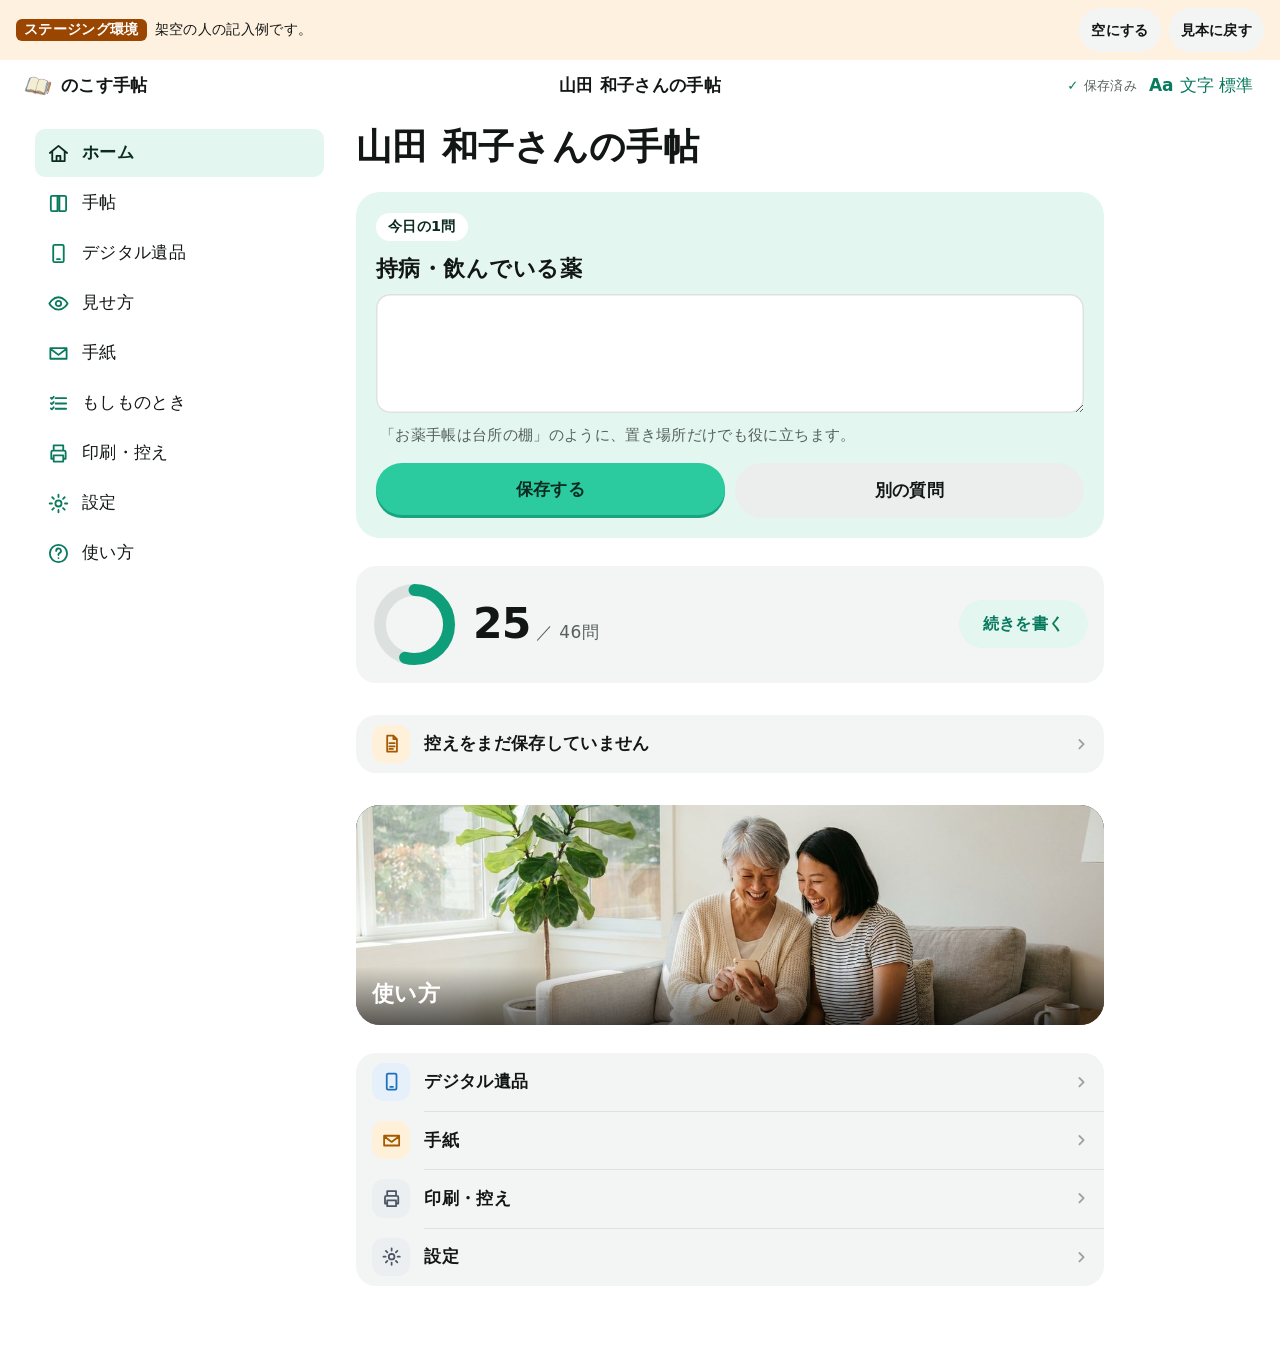
==== commit d038ec27: "Deploy: no tagline" ====
--- a/index.html
+++ b/index.html
@@ -6,16 +6,16 @@
   <meta name="description" content="1日1問から書ける終活ノート。無料・登録なし。書いた内容はどこにも送られません。">
   <meta name="theme-color" content="#ffffff">
   <meta name="color-scheme" content="light">
-  <title>のこす手帖｜答えるだけの終活ノート</title>
+  <title>のこす手帖</title>
   <meta property="og:type" content="website">
   <meta property="og:site_name" content="のこす手帖">
-  <meta property="og:title" content="のこす手帖｜答えるだけの終活ノート">
+  <meta property="og:title" content="のこす手帖">
   <meta property="og:description" content="1日1問。無料・登録なし。書いた内容はどこにも送られません。">
   <meta property="og:url" content="https://yutaro061489.github.io/nokosu-techo/">
   <meta property="og:image" content="https://yutaro061489.github.io/nokosu-techo/img/ogp.png">
   <meta property="og:image:width" content="1200">
   <meta property="og:image:height" content="630">
-  <meta property="og:image:alt" content="のこす手帖　聞きにくいことは、手帖が聞く。">
+  <meta property="og:image:alt" content="のこす手帖">
   <meta property="og:locale" content="ja_JP">
   <meta name="twitter:card" content="summary_large_image">
   <link rel="icon" href="data:image/svg+xml,%3Csvg xmlns='http://www.w3.org/2000/svg' viewBox='0 0 32 32'%3E%3Crect width='32' height='32' rx='8' fill='%2324344f'/%3E%3Ctext x='16' y='23' font-size='19' text-anchor='middle' fill='%23ffffff' font-family='serif'%3E%E5%B8%96%3C/text%3E%3C/svg%3E">
--- a/css/style.css
+++ b/css/style.css
@@ -1325,3 +1325,21 @@
 html[data-font="large"] .seg, html[data-font="xlarge"] .seg { grid-template-columns: minmax(0, 1fr); border-radius: 18px; }
 /* 手続きの「くわしく」も 48px */
 .task-more-summary { min-height: 48px; min-width: 48px; justify-content: center; }
+
+/* ── 再評価（docs/audit/v6-rescore.md）の反映 ── */
+/* 標準の文字でも、補足は 15px 以上、下のタブは 13px 以上（高齢の人に小さすぎないように） */
+.q-hint, .seg-btn, .task-meta, .task-where, .task-detail, .field-help, .dgroup-note, .section-lead, .page-lead, .q-note { font-size: max(0.88rem, 15px); }
+@media (max-width: 959px) { .tab { font-size: clamp(13px, 0.76rem, 16px); } }
+/* 一覧／1問ずつの切り替えも 48px */
+.mode-link { min-height: 48px; }
+/* 生年月日の年：選択欄の右の余白を ▲▼ の印の分だけにして、狭い画面でも切れにくく */
+.date-era .input { padding-right: 1.6rem; padding-left: 12px; }
+/* ロック中は「本文へ移動」も使えないので出さない。ヒントは 1 文字だけ次の行に送らない */
+body.is-locked .skip-link { display: none; }
+.lock-hint { text-wrap: pretty; }
+/* 手帖を読む：手紙は宛先だけ見せてたたむ */
+.sheet-letter-summary { display: flex; align-items: center; min-height: 48px; cursor: pointer; list-style: none; }
+.sheet-letter-summary::-webkit-details-marker { display: none; }
+.sheet-letter-summary::after { content: "›"; margin-left: auto; padding-left: 8px; color: var(--chevron); transition: transform 0.2s; }
+.sheet-letter-fold[open] > .sheet-letter-summary::after { transform: rotate(90deg); }
+@media (prefers-reduced-motion: reduce) { .sheet-letter-summary::after { transition: none; } }
